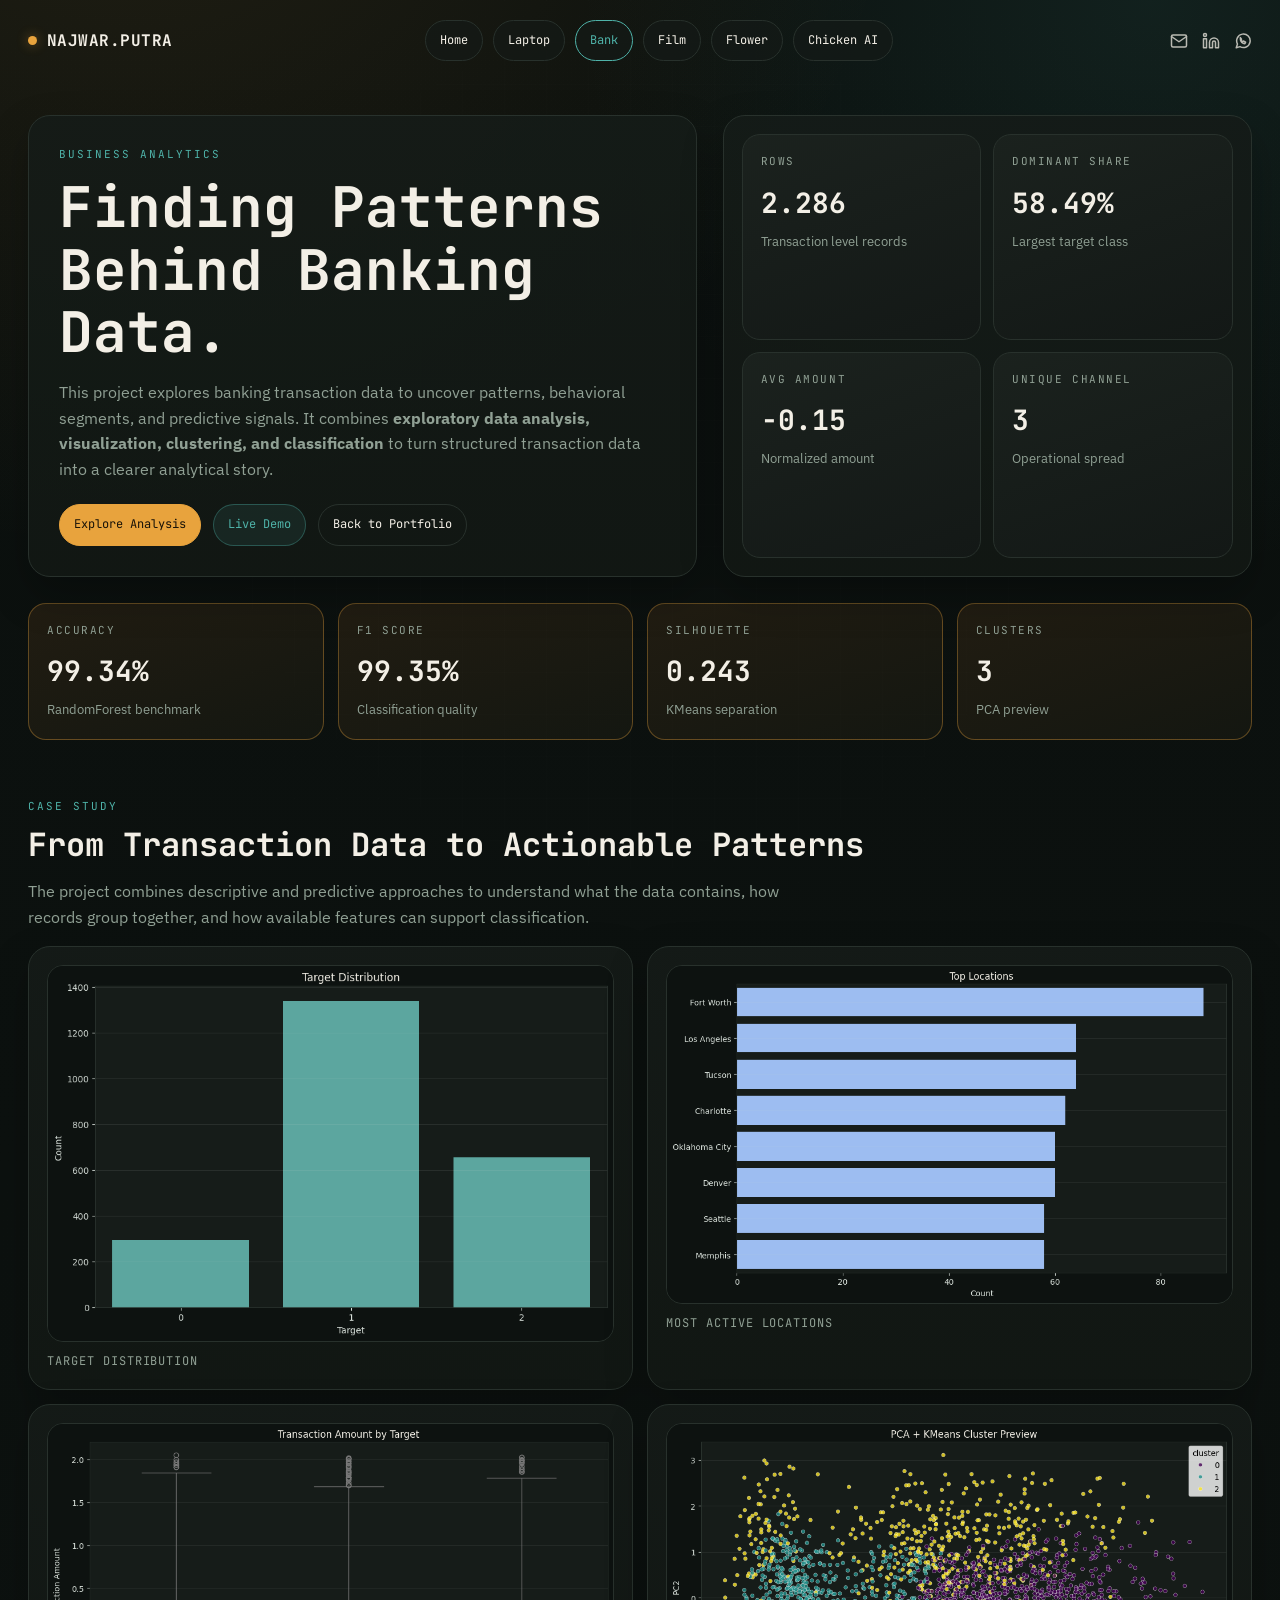
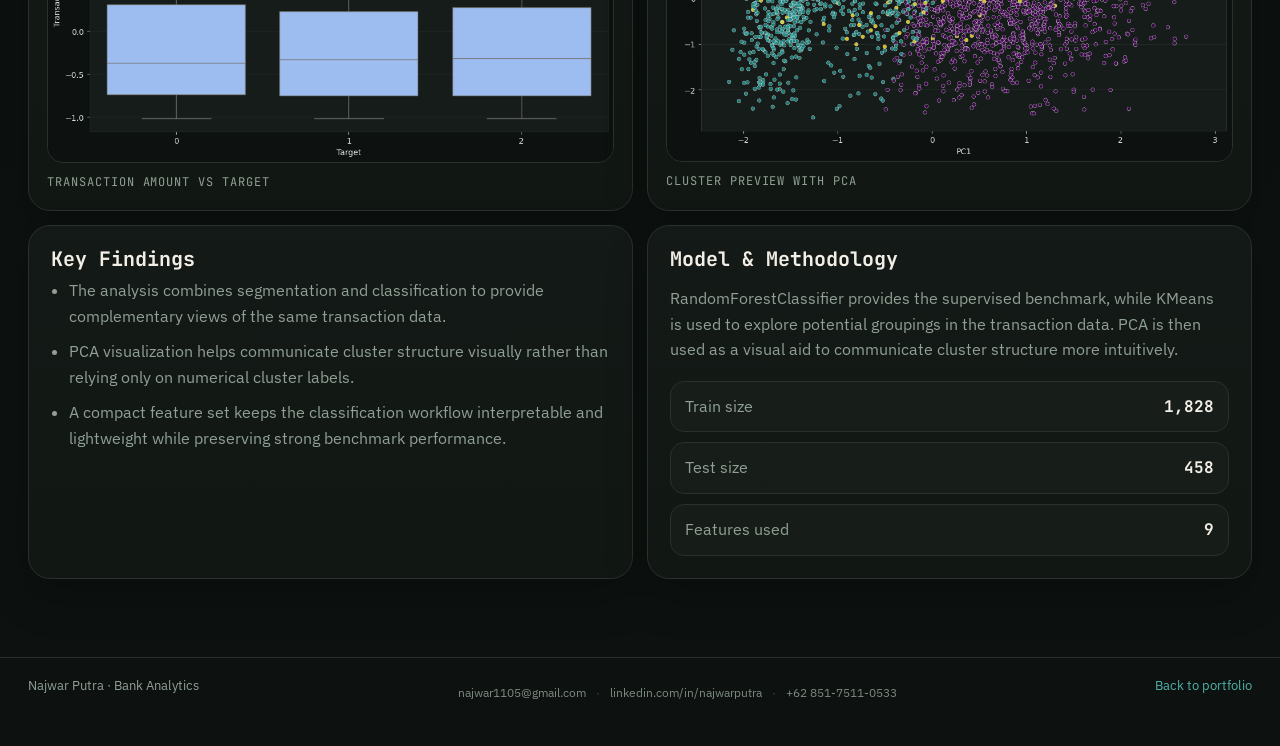
==== bank.html @ 47e89369 "Add files via upload" ====
<!DOCTYPE html>
        <html lang="en">
        <head>
          <meta charset="UTF-8" />
          <meta name="viewport" content="width=device-width, initial-scale=1.0" />
          <title>Bank Customer &amp; Transaction Analytics | Najwar Putra</title>
          <meta name="description" content="Business analytics project combining exploratory analysis, clustering, classification, and visualization to understand banking transaction patterns." />
          <link rel="icon" type="image/png" href="assets/favicon.png"/>
<meta property="og:type" content="website"/>
<meta property="og:title" content="Bank Customer &amp; Transaction Analytics | Najwar Putra"/>
<meta property="og:description" content="Business analytics project combining exploratory analysis, clustering, classification, and visualization to understand banking transaction patterns."/>
<meta property="og:url" content="https://awerrrr.github.io/Portofolio_Najwar/bank.html"/>
<meta property="og:image" content="https://awerrrr.github.io/Portofolio_Najwar/assets/og-image.png"/>
<meta name="twitter:card" content="summary_large_image"/>
<meta name="twitter:title" content="Bank Customer &amp; Transaction Analytics | Najwar Putra"/>
<meta name="twitter:description" content="Business analytics project combining exploratory analysis, clustering, classification, and visualization to understand banking transaction patterns."/>
<meta name="twitter:image" content="https://awerrrr.github.io/Portofolio_Najwar/assets/og-image.png"/>
<link rel="preconnect" href="https://fonts.googleapis.com">
          <link rel="preconnect" href="https://fonts.gstatic.com" crossorigin>
          <link href="https://fonts.googleapis.com/css2?family=JetBrains+Mono:wght@400;500;600;700;800&family=IBM+Plex+Sans:wght@400;500;600;700&display=swap" rel="stylesheet">
          <link rel="stylesheet" href="styles.css" />
<style>
  .topbar-contact{display:flex;align-items:center;gap:14px;margin-left:24px}
  .topbar-contact a{display:inline-flex;align-items:center;color:inherit;opacity:.75;transition:opacity .15s ease}
  .topbar-contact a:hover{opacity:1}
  .topbar-contact svg{width:18px;height:18px}
  .footer-contact{display:flex;flex-wrap:wrap;align-items:center;justify-content:center;gap:10px;margin:8px 0;font-size:.9em}
  .footer-contact a{display:inline-flex;align-items:center;gap:6px;color:inherit;opacity:.85;text-decoration:none}
  .footer-contact a:hover{opacity:1;text-decoration:underline}
  .footer-contact svg{width:15px;height:15px}
  .footer-sep{opacity:.4}
  @media (max-width:720px){
    .topbar{flex-wrap:wrap;row-gap:10px}
    .topbar-contact{margin-left:0}
  }
</style>
          </head>
        <body>
          <div class="bg-grid" aria-hidden="true"></div>
          <header class="topbar">
            <div class="brand">
              <span class="brand-dot"></span>
              <span>NAJWAR.PUTRA</span>
            </div>
            <nav class="nav">
<a class="nav-link" href="index.html">Home</a>
<a class="nav-link" href="laptop.html">Laptop</a>
<a class="nav-link active" href="bank.html">Bank</a>
<a class="nav-link" href="film.html">Film</a>
<a class="nav-link" href="flower.html">Flower</a>
<a class="nav-link" href="chicken.html">Chicken AI</a>
</nav>
          <div class="topbar-contact">
<a aria-label="Email" href="mailto:najwar1105@gmail.com" title="Email">
<svg fill="none" stroke="currentColor" stroke-linecap="round" stroke-linejoin="round" stroke-width="2" viewbox="0 0 24 24" xmlns="http://www.w3.org/2000/svg"><rect height="16" rx="2" width="20" x="2" y="4"></rect><path d="m22 6-10 7L2 6"></path></svg>
</a>
<a aria-label="LinkedIn" href="https://www.linkedin.com/in/najwarputra" rel="noopener noreferrer" target="_blank" title="LinkedIn">
<svg fill="none" stroke="currentColor" stroke-linecap="round" stroke-linejoin="round" stroke-width="2" viewbox="0 0 24 24" xmlns="http://www.w3.org/2000/svg"><path d="M16 8a6 6 0 0 1 6 6v7h-4v-7a2 2 0 0 0-2-2 2 2 0 0 0-2 2v7h-4v-7a6 6 0 0 1 6-6z"></path><rect height="12" width="4" x="2" y="9"></rect><circle cx="4" cy="4" r="2"></circle></svg>
</a>
<a aria-label="WhatsApp" href="https://wa.me/6285175110533" rel="noopener noreferrer" target="_blank" title="WhatsApp">
<svg fill="none" stroke="currentColor" stroke-linecap="round" stroke-linejoin="round" stroke-width="2" viewbox="0 0 24 24" xmlns="http://www.w3.org/2000/svg"><path d="M3 21l1.65-4.95A9 9 0 1 1 8 19.5z"></path><path d="M8.5 9.5c0 3.5 3 6 6 6l1-2-3-1.5-1 1c-1-.6-2-1.5-2.5-2.5l1-1L8.5 7.5z"></path></svg>
</a>
</div>
</header>
          <main>

    <section class="hero">
      <div class="hero-copy">
        <div class="eyebrow">Business Analytics</div>
        <h1>Finding Patterns Behind Banking Data.</h1>
        <p>
          This project explores banking transaction data to uncover patterns, behavioral segments, and predictive signals.
          It combines <strong>exploratory data analysis, visualization, clustering, and classification</strong> to turn structured transaction data into a clearer analytical story.
        </p>
        <div class="hero-links">
          <a class="btn primary" href="#bank-overview">Explore Analysis</a>
          <a class="btn secondary" href="#" data-streamlit-key="bank">Live Demo</a>
          <a class="btn ghost" href="index.html">Back to Portfolio</a>
        </div>
      </div>
      <div class="hero-panel">
        <div class="hero-stats">

      <div class="card">
        <div class="card-label">Rows</div>
        <div class="card-value">2.286</div>
        <div class="card-note">Transaction level records</div>
      </div>


      <div class="card">
        <div class="card-label">Dominant share</div>
        <div class="card-value">58.49%</div>
        <div class="card-note">Largest target class</div>
      </div>


      <div class="card">
        <div class="card-label">Avg amount</div>
        <div class="card-value">-0.15</div>
        <div class="card-note">Normalized amount</div>
      </div>


      <div class="card">
        <div class="card-label">Unique channel</div>
        <div class="card-value">3</div>
        <div class="card-note">Operational spread</div>
      </div>

        </div>
      </div>
    </section>
    <div class="kpi-grid">

      <div class="card accent">
        <div class="card-label">Accuracy</div>
        <div class="card-value">99.34%</div>
        <div class="card-note">RandomForest benchmark</div>
      </div>


      <div class="card accent">
        <div class="card-label">F1 Score</div>
        <div class="card-value">99.35%</div>
        <div class="card-note">Classification quality</div>
      </div>


      <div class="card accent">
        <div class="card-label">Silhouette</div>
        <div class="card-value">0.243</div>
        <div class="card-note">KMeans separation</div>
      </div>


      <div class="card accent">
        <div class="card-label">Clusters</div>
        <div class="card-value">3</div>
        <div class="card-note">PCA preview</div>
      </div>

    </div>

      <section class="section" id="bank-overview">
        <div class="section-head">
          <div class="eyebrow">Case Study</div>
          <h2>From Transaction Data to Actionable Patterns</h2>
          <p>The project combines descriptive and predictive approaches to understand what the data contains, how records group together, and how available features can support classification.</p>
        </div>

        <div class="chart-grid two">
          <figure class="panel"><img src="assets/charts/bank_target_dist.png" alt="Target distribution"><figcaption>Target distribution</figcaption></figure>
          <figure class="panel"><img src="assets/charts/bank_locations.png" alt="Top locations"><figcaption>Most active locations</figcaption></figure>
          <figure class="panel"><img src="assets/charts/bank_amount_box.png" alt="Transaction amount boxplot"><figcaption>Transaction amount vs target</figcaption></figure>
          <figure class="panel"><img src="assets/charts/bank_clusters.png" alt="Cluster preview"><figcaption>Cluster preview with PCA</figcaption></figure>
        </div>
        <div class="two-col">
          <div class="panel pad">
            <h3>Key Findings</h3>
            <ul class="bullet-list">
              <li>The analysis combines segmentation and classification to provide complementary views of the same transaction data.</li>
              <li>PCA visualization helps communicate cluster structure visually rather than relying only on numerical cluster labels.</li>
              <li>A compact feature set keeps the classification workflow interpretable and lightweight while preserving strong benchmark performance.</li>
            </ul>
          </div>
          <div class="panel pad">
            <h3>Model &amp; Methodology</h3>
            <p>
              RandomForestClassifier provides the supervised benchmark, while KMeans is used to explore potential groupings in the transaction data. PCA is then used as a visual aid to communicate cluster structure more intuitively.
            </p>
            <div class="metric-list">
              <div><span>Train size</span><strong>1,828</strong></div>
              <div><span>Test size</span><strong>458</strong></div>
              <div><span>Features used</span><strong>9</strong></div>
            </div>
          </div>
        </div>

      </section>

          </main>
          <footer class="footer">
            <div>Najwar Putra · Bank Analytics</div>
            <div class="footer-contact">
<a href="mailto:najwar1105@gmail.com">najwar1105@gmail.com</a>
<span class="footer-sep">·</span>
<a href="https://www.linkedin.com/in/najwarputra" rel="noopener noreferrer" target="_blank">linkedin.com/in/najwarputra</a>
<span class="footer-sep">·</span>
<a href="https://wa.me/6285175110533" rel="noopener noreferrer" target="_blank">+62 851-7511-0533</a>
</div>
<div><a href="index.html">Back to portfolio</a></div>
          </footer>
          <script>
  var STREAMLIT_DEMO_LINKS = {
    laptop: "https://laptoppricepred-najwar.streamlit.app/",
    bank: "https://bank-analysis-najwar.streamlit.app/",
    film: "https://filmrecom-awer.streamlit.app/",
    flower: "https://flowerclassification-najwar.streamlit.app/",
    chicken: "https://mumoci.streamlit.app/"
  };
  document.querySelectorAll('[data-streamlit-key]').forEach(function(el){
    var url = STREAMLIT_DEMO_LINKS[el.getAttribute('data-streamlit-key')];
    if (url) {
      el.href = url;
      el.target = "_blank";
      el.rel = "noopener";
    }
  });
</script>
        </body>
        </html>
---- styles.css ----
:root{
  --bg:#0d1210;
  --panel:#151b18;
  --panel-2:#1b221e;
  --line:#28312c;
  --text:#f3efe6;
  --muted:#90a094;
  --teal:#4fb3a9;
  --amber:#e8a33d;
  --blue:#8fb9ff;
  --shadow: 0 18px 40px rgba(0,0,0,.25);
  --mono:'JetBrains Mono', monospace;
  --sans:'IBM Plex Sans', system-ui, sans-serif;
}
*{box-sizing:border-box}
html{scroll-behavior:smooth}
body{
  margin:0;
  background:
    radial-gradient(circle at 10% -10%, rgba(232,163,61,.10), transparent 28%),
    radial-gradient(circle at 90% 0%, rgba(79,179,169,.10), transparent 22%),
    linear-gradient(180deg,#0b100e 0%, #0d1210 100%);
  color:var(--text);
  font-family:var(--sans);
  line-height:1.6;
  -webkit-font-smoothing:antialiased;
}
a{color:inherit}
.bg-grid{
  position:fixed; inset:0; pointer-events:none; opacity:.22;
  background-image: linear-gradient(rgba(255,255,255,.045) 1px, transparent 1px),
                    linear-gradient(90deg, rgba(255,255,255,.045) 1px, transparent 1px);
  background-size: 42px 42px;
  mask-image: radial-gradient(circle at center, black 40%, transparent 100%);
}
.topbar,.footer,.hero,.section{position:relative; z-index:1}
.topbar{
  max-width:1280px; margin:0 auto; padding:20px 28px;
  display:flex; justify-content:space-between; align-items:center; gap:16px;
}
.brand{
  display:flex; align-items:center; gap:10px; font-family:var(--mono); font-weight:700; letter-spacing:.03em;
}
.brand-dot{
  width:9px; height:9px; border-radius:50%; background:var(--amber);
  box-shadow:0 0 12px rgba(232,163,61,.45);
}
.nav{display:flex; gap:10px; flex-wrap:wrap}
.nav-link,.btn{
  text-decoration:none; border:1px solid var(--line); border-radius:999px;
  padding:10px 14px; font-family:var(--mono); font-size:12px; transition:.18s ease;
  background:rgba(21,27,24,.7);
}
.nav-link:hover,.btn:hover{transform:translateY(-1px); border-color:var(--teal)}
.nav-link.active{border-color:var(--teal); color:var(--teal)}
main{max-width:1280px; margin:0 auto; padding: 0 28px 44px}
.hero{
  display:grid; grid-template-columns: 1.2fr .95fr; gap:26px; align-items:stretch;
  padding: 34px 0 18px;
}
.hero.home{padding-top:10px}
.hero-copy,.hero-panel,.panel,.project-card{
  border:1px solid var(--line); background:linear-gradient(180deg, rgba(21,27,24,.95), rgba(18,24,20,.95));
  border-radius:22px; box-shadow:var(--shadow);
}
.hero-copy{padding:30px}
.hero-panel{padding:18px}
.eyebrow{
  font-family:var(--mono); text-transform:uppercase; letter-spacing:.18em; font-size:11px;
  color:var(--teal); margin-bottom:12px;
}
h1,h2,h3{font-family:var(--mono); line-height:1.12}
h1{font-size:clamp(34px,4.6vw,56px); margin:0 0 16px}
h2{font-size:clamp(24px,3vw,32px); margin:0}
h3{font-size:20px; margin:0 0 8px}
.hero-copy p,.section-head p,.project-card p,.panel p{color:var(--muted)}
.hero-links{display:flex; flex-wrap:wrap; gap:12px; margin-top:22px}
.btn.primary{background:var(--amber); color:#191308; border-color:var(--amber)}
.btn.secondary{background:rgba(79,179,169,.10); color:var(--teal); border-color:rgba(79,179,169,.35)}
.btn.ghost{background:transparent}
.btn.small{padding:8px 12px}
.hero-stats{display:grid; grid-template-columns:1fr 1fr; gap:12px; height:100%}
.card,.project-card,.panel{
  padding:18px;
}
.card{
  border:1px solid var(--line);
  background:linear-gradient(160deg, rgba(27,34,30,.96), rgba(19,24,22,.96));
  border-radius:18px;
}
.card.accent{border-color:rgba(232,163,61,.35); background:linear-gradient(160deg, rgba(34,29,18,.98), rgba(20,23,17,.98))}
.card-label{font-family:var(--mono); font-size:11px; color:var(--muted); text-transform:uppercase; letter-spacing:.14em}
.card-value{font-family:var(--mono); font-size:clamp(20px,2.2vw,28px); font-weight:700; color:var(--text); margin:10px 0 6px}
.card-note{font-size:13px; color:var(--muted)}
.kpi-grid,.project-grid{
  display:grid; grid-template-columns:repeat(4,1fr); gap:14px;
  margin: 8px 0 24px;
}
.section{padding: 34px 0}
.section-head{margin-bottom:16px}
.section-head p{max-width:760px}
.project-card{display:flex; flex-direction:column; justify-content:space-between; min-height:220px}
.project-tag{
  display:inline-flex; width:max-content; font-family:var(--mono); font-size:11px; letter-spacing:.12em;
  text-transform:uppercase; color:var(--teal); margin-bottom:12px;
}
.project-bottom{display:flex; justify-content:space-between; align-items:center; gap:10px; flex-wrap:wrap; margin-top:auto}
.project-metric{font-family:var(--mono); color:var(--amber); font-weight:700}
.two-col{
  display:grid; grid-template-columns:1fr 1fr; gap:14px; margin-top:14px;
}
.chart-grid.two{
  display:grid; grid-template-columns:1fr 1fr; gap:14px;
}
.panel img{
  width:100%; display:block; border-radius:16px; border:1px solid var(--line); background:#0b100e;
}
figure.panel{margin:0}
figcaption{
  font-size:12px; color:var(--muted); margin-top:10px; font-family:var(--mono); letter-spacing:.08em;
  text-transform:uppercase;
}
.pad{padding:22px}
.bullet-list{margin:0; padding-left:18px; color:var(--muted)}
.bullet-list li{margin-bottom:10px}
.metric-list{display:grid; gap:10px; margin-top:18px}
.metric-list div{
  display:flex; justify-content:space-between; gap:14px; padding:12px 14px; border:1px solid var(--line);
  border-radius:14px; background:rgba(255,255,255,.02);
}
.metric-list span{color:var(--muted)}
.metric-list strong{font-family:var(--mono)}
.data-table{
  width:100%; border-collapse:separate; border-spacing:0; overflow:hidden;
  font-size:14px; color:var(--text);
}
.data-table th,.data-table td{
  padding:11px 12px; border-bottom:1px solid var(--line); text-align:left; vertical-align:top;
}
.data-table th{font-family:var(--mono); color:var(--muted); text-transform:uppercase; font-size:11px; letter-spacing:.12em}
.data-table tr:hover td{background:rgba(255,255,255,.025)}
.gallery-grid{
  display:grid; grid-template-columns:repeat(5,1fr); gap:14px;
}
.gallery-item{padding:12px}
.gallery-item img{
  width:100%; aspect-ratio: 1 / 1; object-fit:cover; border-radius:14px; border:1px solid var(--line);
}
.gallery-meta{display:flex; justify-content:space-between; gap:10px; align-items:center; margin-top:10px}
.gallery-meta strong{font-family:var(--mono); font-size:13px}
.gallery-meta span{font-size:12px; color:var(--muted)}
.footer{
  max-width:1280px; margin: 0 auto; padding: 18px 28px 36px; display:flex; justify-content:space-between;
  gap:14px; color:var(--muted); font-size:13px; border-top:1px solid var(--line)
}
.footer a{color:var(--teal); text-decoration:none}

.project-grid .project-card:last-child{
  border-color:rgba(79,179,169,.34);
  background:linear-gradient(160deg, rgba(20,34,31,.98), rgba(18,24,22,.98));
}
@media (min-width: 1101px){
  .project-grid .project-card:last-child{grid-column:span 1;}
}

@media (max-width: 1100px){
  .hero,.kpi-grid,.project-grid,.two-col,.chart-grid.two,.gallery-grid{grid-template-columns:1fr 1fr}
  .gallery-grid{grid-template-columns:repeat(3,1fr)}
}
@media (max-width: 780px){
  .topbar,.footer{padding-left:18px; padding-right:18px}
  main{padding:0 18px 28px}
  .hero,.kpi-grid,.project-grid,.two-col,.chart-grid.two,.gallery-grid{grid-template-columns:1fr}
  .hero-stats{grid-template-columns:1fr}
}
/* contact icons (email/linkedin/whatsapp) */

  .topbar-contact{display:flex;align-items:center;gap:14px;margin-left:24px}
  .topbar-contact a{display:inline-flex;align-items:center;color:inherit;opacity:.75;transition:opacity .15s ease}
  .topbar-contact a:hover{opacity:1}
  .topbar-contact svg{width:18px;height:18px}
  .footer-contact{display:flex;flex-wrap:wrap;align-items:center;justify-content:center;gap:10px;margin:8px 0;font-size:.9em}
  .footer-contact a{display:inline-flex;align-items:center;gap:6px;color:inherit;opacity:.85;text-decoration:none}
  .footer-contact a:hover{opacity:1;text-decoration:underline}
  .footer-contact svg{width:15px;height:15px}
  .footer-sep{opacity:.4}
  @media (max-width:720px){
    .topbar{flex-wrap:wrap;row-gap:10px}
    .topbar-contact{margin-left:0}
  }
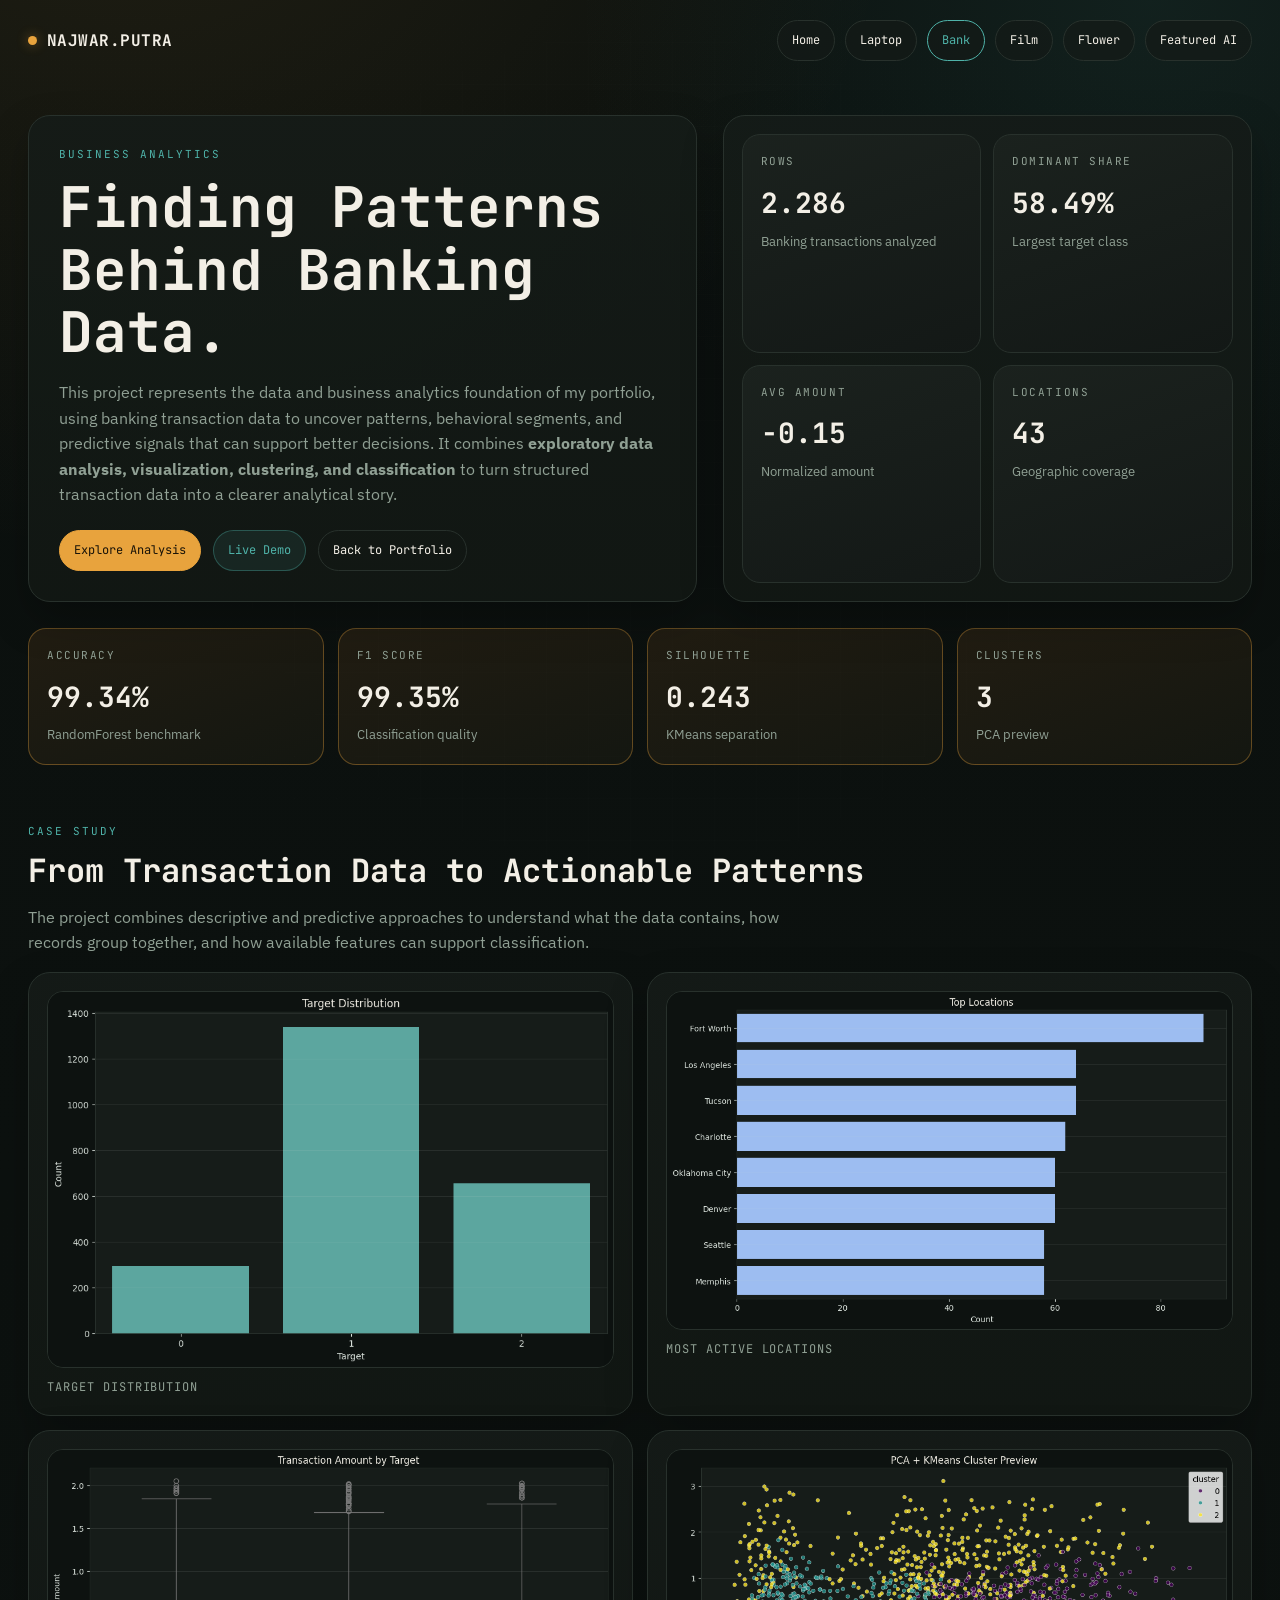
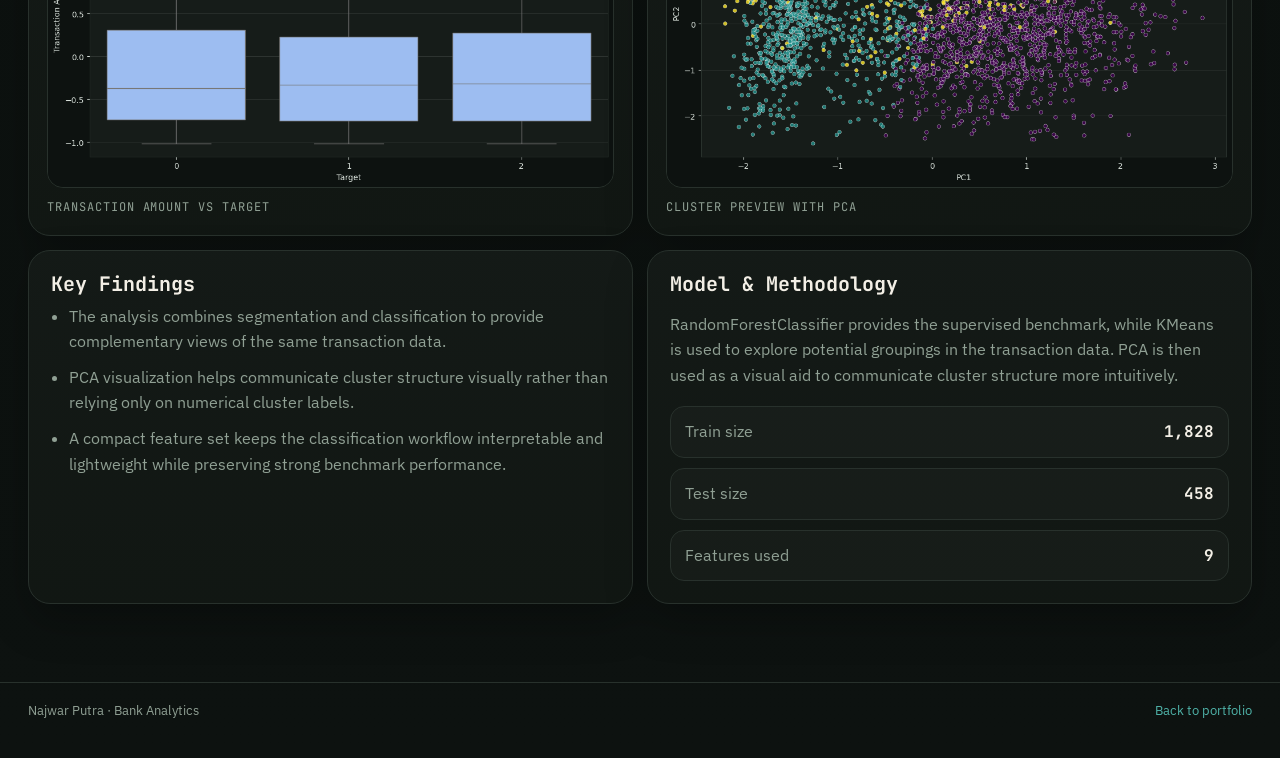
==== commit de4c2794: "Add files via upload" ====
--- a/bank.html
+++ b/bank.html
@@ -1,40 +1,18 @@
 <!DOCTYPE html>
-        <html lang="en">
+        <html lang="id">
         <head>
           <meta charset="UTF-8" />
           <meta name="viewport" content="width=device-width, initial-scale=1.0" />
           <title>Bank Customer &amp; Transaction Analytics | Najwar Putra</title>
           <meta name="description" content="Business analytics project combining exploratory analysis, clustering, classification, and visualization to understand banking transaction patterns." />
-          <link rel="icon" type="image/png" href="assets/favicon.png"/>
-<meta property="og:type" content="website"/>
-<meta property="og:title" content="Bank Customer &amp; Transaction Analytics | Najwar Putra"/>
-<meta property="og:description" content="Business analytics project combining exploratory analysis, clustering, classification, and visualization to understand banking transaction patterns."/>
-<meta property="og:url" content="https://awerrrr.github.io/Portofolio_Najwar/bank.html"/>
-<meta property="og:image" content="https://awerrrr.github.io/Portofolio_Najwar/assets/og-image.png"/>
-<meta name="twitter:card" content="summary_large_image"/>
-<meta name="twitter:title" content="Bank Customer &amp; Transaction Analytics | Najwar Putra"/>
-<meta name="twitter:description" content="Business analytics project combining exploratory analysis, clustering, classification, and visualization to understand banking transaction patterns."/>
-<meta name="twitter:image" content="https://awerrrr.github.io/Portofolio_Najwar/assets/og-image.png"/>
-<link rel="preconnect" href="https://fonts.googleapis.com">
+          <link rel="preconnect" href="https://fonts.googleapis.com">
           <link rel="preconnect" href="https://fonts.gstatic.com" crossorigin>
           <link href="https://fonts.googleapis.com/css2?family=JetBrains+Mono:wght@400;500;600;700;800&family=IBM+Plex+Sans:wght@400;500;600;700&display=swap" rel="stylesheet">
           <link rel="stylesheet" href="styles.css" />
-<style>
-  .topbar-contact{display:flex;align-items:center;gap:14px;margin-left:24px}
-  .topbar-contact a{display:inline-flex;align-items:center;color:inherit;opacity:.75;transition:opacity .15s ease}
-  .topbar-contact a:hover{opacity:1}
-  .topbar-contact svg{width:18px;height:18px}
-  .footer-contact{display:flex;flex-wrap:wrap;align-items:center;justify-content:center;gap:10px;margin:8px 0;font-size:.9em}
-  .footer-contact a{display:inline-flex;align-items:center;gap:6px;color:inherit;opacity:.85;text-decoration:none}
-  .footer-contact a:hover{opacity:1;text-decoration:underline}
-  .footer-contact svg{width:15px;height:15px}
-  .footer-sep{opacity:.4}
-  @media (max-width:720px){
-    .topbar{flex-wrap:wrap;row-gap:10px}
-    .topbar-contact{margin-left:0}
-  }
-</style>
-          </head>
+          <script>
+            window.STREAMLIT_LINKS = {"laptop": "https://laptoppricepred-najwar.streamlit.app/", "bank": "https://bank-analysis-najwar.streamlit.app/", "film": "https://filmrecom-awer.streamlit.app/", "flower": "https://flowerclassification-najwar.streamlit.app/"};
+          </script>
+        </head>
         <body>
           <div class="bg-grid" aria-hidden="true"></div>
           <header class="topbar">
@@ -48,20 +26,9 @@
 <a class="nav-link active" href="bank.html">Bank</a>
 <a class="nav-link" href="film.html">Film</a>
 <a class="nav-link" href="flower.html">Flower</a>
-<a class="nav-link" href="chicken.html">Chicken AI</a>
+<a class="nav-link" href="chicken.html">Featured AI</a>
 </nav>
-          <div class="topbar-contact">
-<a aria-label="Email" href="mailto:najwar1105@gmail.com" title="Email">
-<svg fill="none" stroke="currentColor" stroke-linecap="round" stroke-linejoin="round" stroke-width="2" viewbox="0 0 24 24" xmlns="http://www.w3.org/2000/svg"><rect height="16" rx="2" width="20" x="2" y="4"></rect><path d="m22 6-10 7L2 6"></path></svg>
-</a>
-<a aria-label="LinkedIn" href="https://www.linkedin.com/in/najwarputra" rel="noopener noreferrer" target="_blank" title="LinkedIn">
-<svg fill="none" stroke="currentColor" stroke-linecap="round" stroke-linejoin="round" stroke-width="2" viewbox="0 0 24 24" xmlns="http://www.w3.org/2000/svg"><path d="M16 8a6 6 0 0 1 6 6v7h-4v-7a2 2 0 0 0-2-2 2 2 0 0 0-2 2v7h-4v-7a6 6 0 0 1 6-6z"></path><rect height="12" width="4" x="2" y="9"></rect><circle cx="4" cy="4" r="2"></circle></svg>
-</a>
-<a aria-label="WhatsApp" href="https://wa.me/6285175110533" rel="noopener noreferrer" target="_blank" title="WhatsApp">
-<svg fill="none" stroke="currentColor" stroke-linecap="round" stroke-linejoin="round" stroke-width="2" viewbox="0 0 24 24" xmlns="http://www.w3.org/2000/svg"><path d="M3 21l1.65-4.95A9 9 0 1 1 8 19.5z"></path><path d="M8.5 9.5c0 3.5 3 6 6 6l1-2-3-1.5-1 1c-1-.6-2-1.5-2.5-2.5l1-1L8.5 7.5z"></path></svg>
-</a>
-</div>
-</header>
+          </header>
           <main>
 
     <section class="hero">
@@ -69,7 +36,7 @@
         <div class="eyebrow">Business Analytics</div>
         <h1>Finding Patterns Behind Banking Data.</h1>
         <p>
-          This project explores banking transaction data to uncover patterns, behavioral segments, and predictive signals.
+          This project represents the data and business analytics foundation of my portfolio, using banking transaction data to uncover patterns, behavioral segments, and predictive signals that can support better decisions.
           It combines <strong>exploratory data analysis, visualization, clustering, and classification</strong> to turn structured transaction data into a clearer analytical story.
         </p>
         <div class="hero-links">
@@ -84,7 +51,7 @@
       <div class="card">
         <div class="card-label">Rows</div>
         <div class="card-value">2.286</div>
-        <div class="card-note">Transaction level records</div>
+        <div class="card-note">Banking transactions analyzed</div>
       </div>
 
 
@@ -103,9 +70,9 @@
 
 
       <div class="card">
-        <div class="card-label">Unique channel</div>
-        <div class="card-value">3</div>
-        <div class="card-note">Operational spread</div>
+        <div class="card-label">Locations</div>
+        <div class="card-value">43</div>
+        <div class="card-note">Geographic coverage</div>
       </div>
 
         </div>
@@ -182,31 +149,14 @@
           </main>
           <footer class="footer">
             <div>Najwar Putra · Bank Analytics</div>
-            <div class="footer-contact">
-<a href="mailto:najwar1105@gmail.com">najwar1105@gmail.com</a>
-<span class="footer-sep">·</span>
-<a href="https://www.linkedin.com/in/najwarputra" rel="noopener noreferrer" target="_blank">linkedin.com/in/najwarputra</a>
-<span class="footer-sep">·</span>
-<a href="https://wa.me/6285175110533" rel="noopener noreferrer" target="_blank">+62 851-7511-0533</a>
-</div>
-<div><a href="index.html">Back to portfolio</a></div>
+            <div><a href="index.html">Back to portfolio</a></div>
           </footer>
           <script>
-  var STREAMLIT_DEMO_LINKS = {
-    laptop: "https://laptoppricepred-najwar.streamlit.app/",
-    bank: "https://bank-analysis-najwar.streamlit.app/",
-    film: "https://filmrecom-awer.streamlit.app/",
-    flower: "https://flowerclassification-najwar.streamlit.app/",
-    chicken: "https://mumoci.streamlit.app/"
-  };
-  document.querySelectorAll('[data-streamlit-key]').forEach(function(el){
-    var url = STREAMLIT_DEMO_LINKS[el.getAttribute('data-streamlit-key')];
-    if (url) {
-      el.href = url;
-      el.target = "_blank";
-      el.rel = "noopener";
-    }
-  });
+  document.querySelectorAll('[data-streamlit-key="laptop"]').forEach(function(el){ el.href = "https://laptoppricepred-najwar.streamlit.app/"; });
+  document.querySelectorAll('[data-streamlit-key="bank"]').forEach(function(el){ el.href = "https://bank-analysis-najwar.streamlit.app/"; });
+  document.querySelectorAll('[data-streamlit-key="film"]').forEach(function(el){ el.href = "https://filmrecom-awer.streamlit.app/"; });
+  document.querySelectorAll('[data-streamlit-key="flower"]').forEach(function(el){ el.href = "https://flowerclassification-najwar.streamlit.app/"; });
+  document.querySelectorAll('[data-streamlit-key="chicken"]').forEach(function(el){ el.href = "https://mumoci.streamlit.app/"; });
 </script>
         </body>
         </html>
--- a/styles.css
+++ b/styles.css
@@ -172,19 +172,4 @@
   main{padding:0 18px 28px}
   .hero,.kpi-grid,.project-grid,.two-col,.chart-grid.two,.gallery-grid{grid-template-columns:1fr}
   .hero-stats{grid-template-columns:1fr}
-}
-/* contact icons (email/linkedin/whatsapp) */
-
-  .topbar-contact{display:flex;align-items:center;gap:14px;margin-left:24px}
-  .topbar-contact a{display:inline-flex;align-items:center;color:inherit;opacity:.75;transition:opacity .15s ease}
-  .topbar-contact a:hover{opacity:1}
-  .topbar-contact svg{width:18px;height:18px}
-  .footer-contact{display:flex;flex-wrap:wrap;align-items:center;justify-content:center;gap:10px;margin:8px 0;font-size:.9em}
-  .footer-contact a{display:inline-flex;align-items:center;gap:6px;color:inherit;opacity:.85;text-decoration:none}
-  .footer-contact a:hover{opacity:1;text-decoration:underline}
-  .footer-contact svg{width:15px;height:15px}
-  .footer-sep{opacity:.4}
-  @media (max-width:720px){
-    .topbar{flex-wrap:wrap;row-gap:10px}
-    .topbar-contact{margin-left:0}
-  }
+}
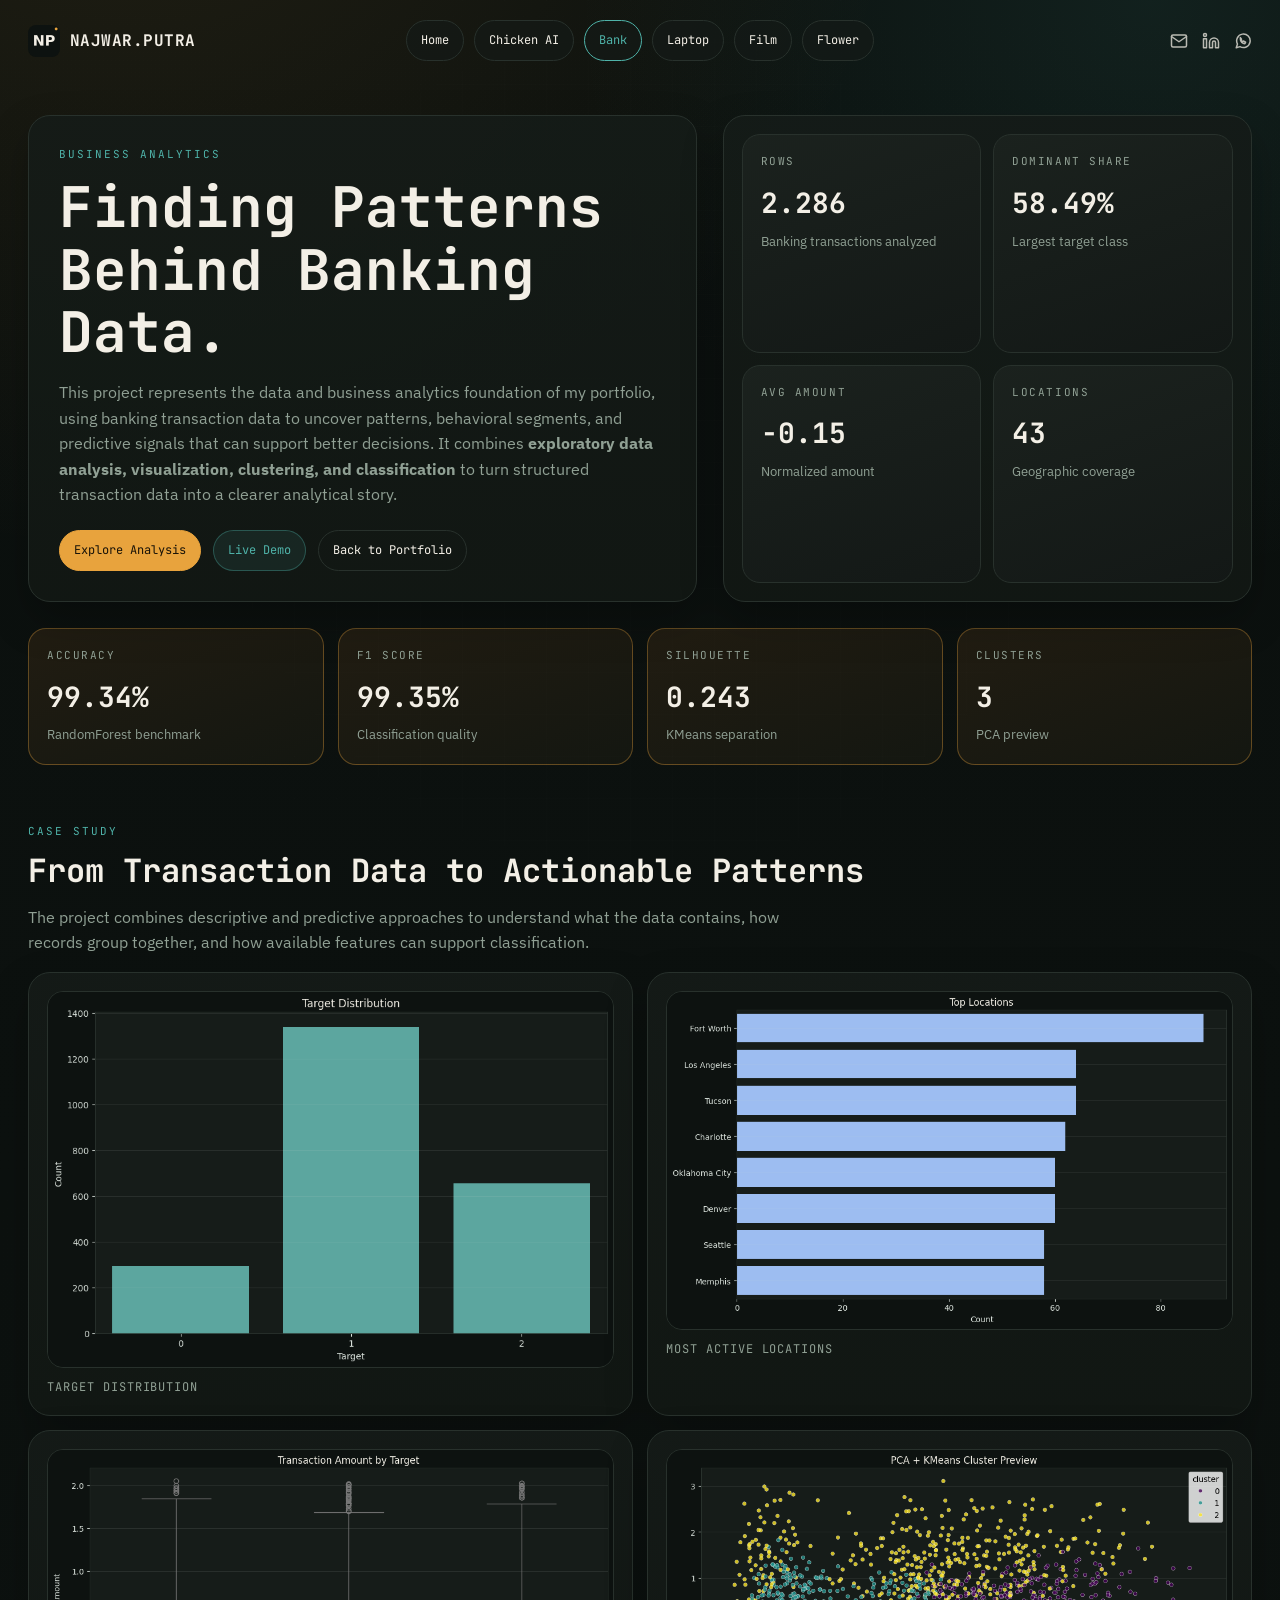
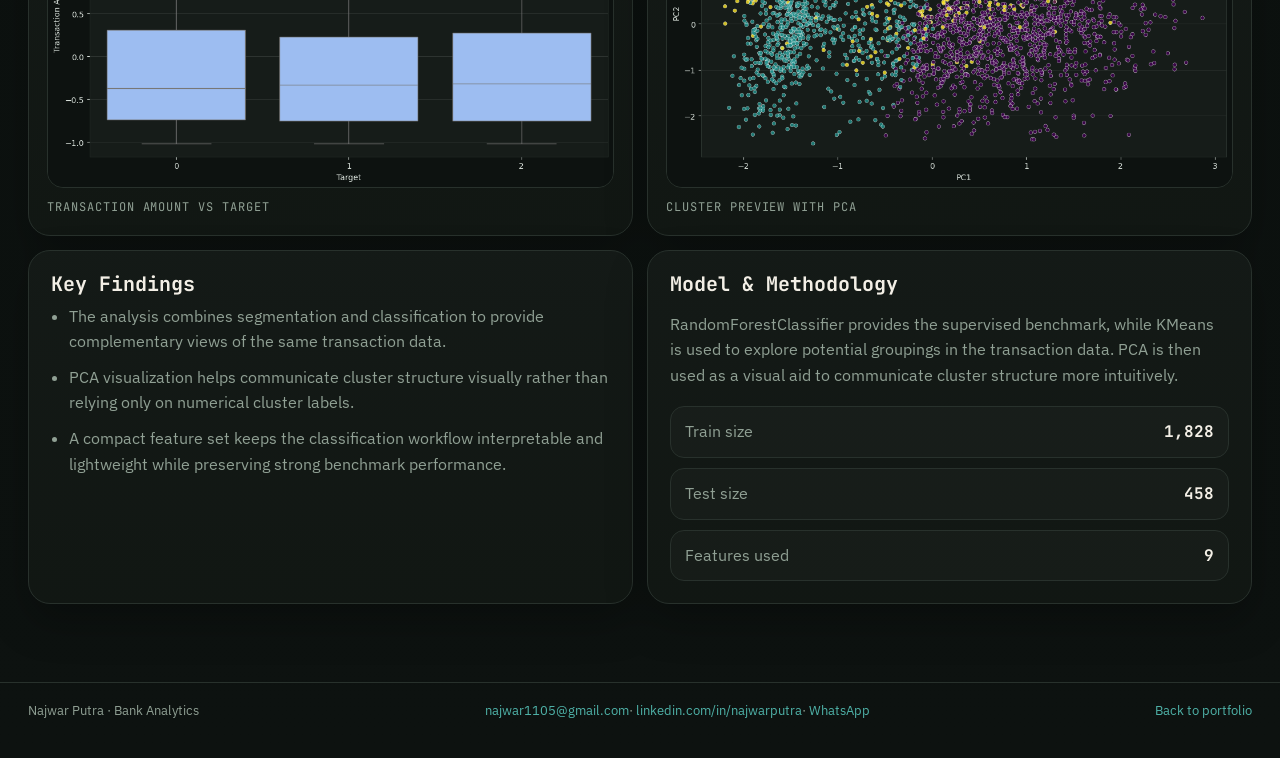
==== commit 21298160: "Add files via upload" ====
--- a/bank.html
+++ b/bank.html
@@ -12,23 +12,41 @@
           <script>
             window.STREAMLIT_LINKS = {"laptop": "https://laptoppricepred-najwar.streamlit.app/", "bank": "https://bank-analysis-najwar.streamlit.app/", "film": "https://filmrecom-awer.streamlit.app/", "flower": "https://flowerclassification-najwar.streamlit.app/"};
           </script>
-        </head>
+        <link rel="icon" type="image/png" sizes="512x512" href="assets/brand/favicon.png"/>
+<meta property="og:type" content="website"/>
+<meta property="og:title" content="Najwar Putra | Data, AI & Intelligent Systems"/>
+<meta property="og:description" content="Najwar Putra portfolio across data analytics, machine learning, computer vision, recommendation systems, and multimodal AI."/>
+<meta property="og:image" content="assets/brand/og-image.png"/>
+<meta name="twitter:card" content="summary_large_image"/>
+<meta name="twitter:image" content="assets/brand/og-image.png"/>
+</head>
         <body>
           <div class="bg-grid" aria-hidden="true"></div>
           <header class="topbar">
             <div class="brand">
-              <span class="brand-dot"></span>
+              <img class="brand-logo" src="assets/brand/favicon.png" alt="Najwar Putra logo"/>
               <span>NAJWAR.PUTRA</span>
             </div>
             <nav class="nav">
 <a class="nav-link" href="index.html">Home</a>
+<a class="nav-link" href="chicken.html">Chicken AI</a>
+<a class="nav-link active" href="bank.html">Bank</a>
 <a class="nav-link" href="laptop.html">Laptop</a>
-<a class="nav-link active" href="bank.html">Bank</a>
 <a class="nav-link" href="film.html">Film</a>
 <a class="nav-link" href="flower.html">Flower</a>
-<a class="nav-link" href="chicken.html">Featured AI</a>
 </nav>
-          </header>
+          <div class="topbar-contact">
+<a aria-label="Email" href="mailto:najwar1105@gmail.com" title="Email">
+<svg fill="none" stroke="currentColor" stroke-linecap="round" stroke-linejoin="round" stroke-width="2" viewbox="0 0 24 24" xmlns="http://www.w3.org/2000/svg"><rect height="16" rx="2" width="20" x="2" y="4"></rect><path d="m22 6-10 7L2 6"></path></svg>
+</a>
+<a aria-label="LinkedIn" href="https://www.linkedin.com/in/najwarputra" rel="noopener noreferrer" target="_blank" title="LinkedIn">
+<svg fill="none" stroke="currentColor" stroke-linecap="round" stroke-linejoin="round" stroke-width="2" viewbox="0 0 24 24" xmlns="http://www.w3.org/2000/svg"><path d="M16 8a6 6 0 0 1 6 6v7h-4v-7a2 2 0 0 0-2-2 2 2 0 0 0-2 2v7h-4v-7a6 6 0 0 1 6-6z"></path><rect height="12" width="4" x="2" y="9"></rect><circle cx="4" cy="4" r="2"></circle></svg>
+</a>
+<a aria-label="WhatsApp" href="https://wa.me/6285175110533" rel="noopener noreferrer" target="_blank" title="WhatsApp">
+<svg fill="none" stroke="currentColor" stroke-linecap="round" stroke-linejoin="round" stroke-width="2" viewbox="0 0 24 24" xmlns="http://www.w3.org/2000/svg"><path d="M3 21l1.65-4.95A9 9 0 1 1 8 19.5z"></path><path d="M8.5 9.5c0 3.5 3 6 6 6l1-2-3-1.5-1 1c-1-.6-1.5-1.5-2.5-2.5l1-1L8.5 7.5z"></path></svg>
+</a>
+</div>
+</header>
           <main>
 
     <section class="hero">
@@ -149,7 +167,12 @@
           </main>
           <footer class="footer">
             <div>Najwar Putra · Bank Analytics</div>
-            <div><a href="index.html">Back to portfolio</a></div>
+            <div class="footer-contact">
+<a href="mailto:najwar1105@gmail.com">najwar1105@gmail.com</a><span class="footer-sep">·</span>
+<a href="https://www.linkedin.com/in/najwarputra" rel="noopener noreferrer" target="_blank">linkedin.com/in/najwarputra</a><span class="footer-sep">·</span>
+<a href="https://wa.me/6285175110533" rel="noopener noreferrer" target="_blank">WhatsApp</a>
+</div>
+    <div><a href="index.html">Back to portfolio</a></div>
           </footer>
           <script>
   document.querySelectorAll('[data-streamlit-key="laptop"]').forEach(function(el){ el.href = "https://laptoppricepred-najwar.streamlit.app/"; });
--- a/styles.css
+++ b/styles.css
@@ -36,7 +36,19 @@
 .topbar,.footer,.hero,.section{position:relative; z-index:1}
 .topbar{
   max-width:1280px; margin:0 auto; padding:20px 28px;
-  display:flex; justify-content:space-between; align-items:center; gap:16px;
+  display:grid; grid-template-columns:minmax(180px,1fr) auto minmax(180px,1fr);
+  align-items:center; gap:20px;
+}
+.topbar .brand{justify-self:start}
+.topbar .nav{justify-self:center; justify-content:center}
+.topbar .topbar-contact{justify-self:end}
+.topbar-contact{display:flex; align-items:center; justify-content:flex-end; gap:14px}
+.topbar-contact a{display:inline-flex; align-items:center; color:inherit; opacity:.75; transition:opacity .15s ease}
+.topbar-contact a:hover{opacity:1}
+.topbar-contact svg{width:18px; height:18px}
+
+.brand-logo{
+  width:32px; height:32px; flex:0 0 32px; display:block; object-fit:cover; border-radius:8px;
 }
 .brand{
   display:flex; align-items:center; gap:10px; font-family:var(--mono); font-weight:700; letter-spacing:.03em;
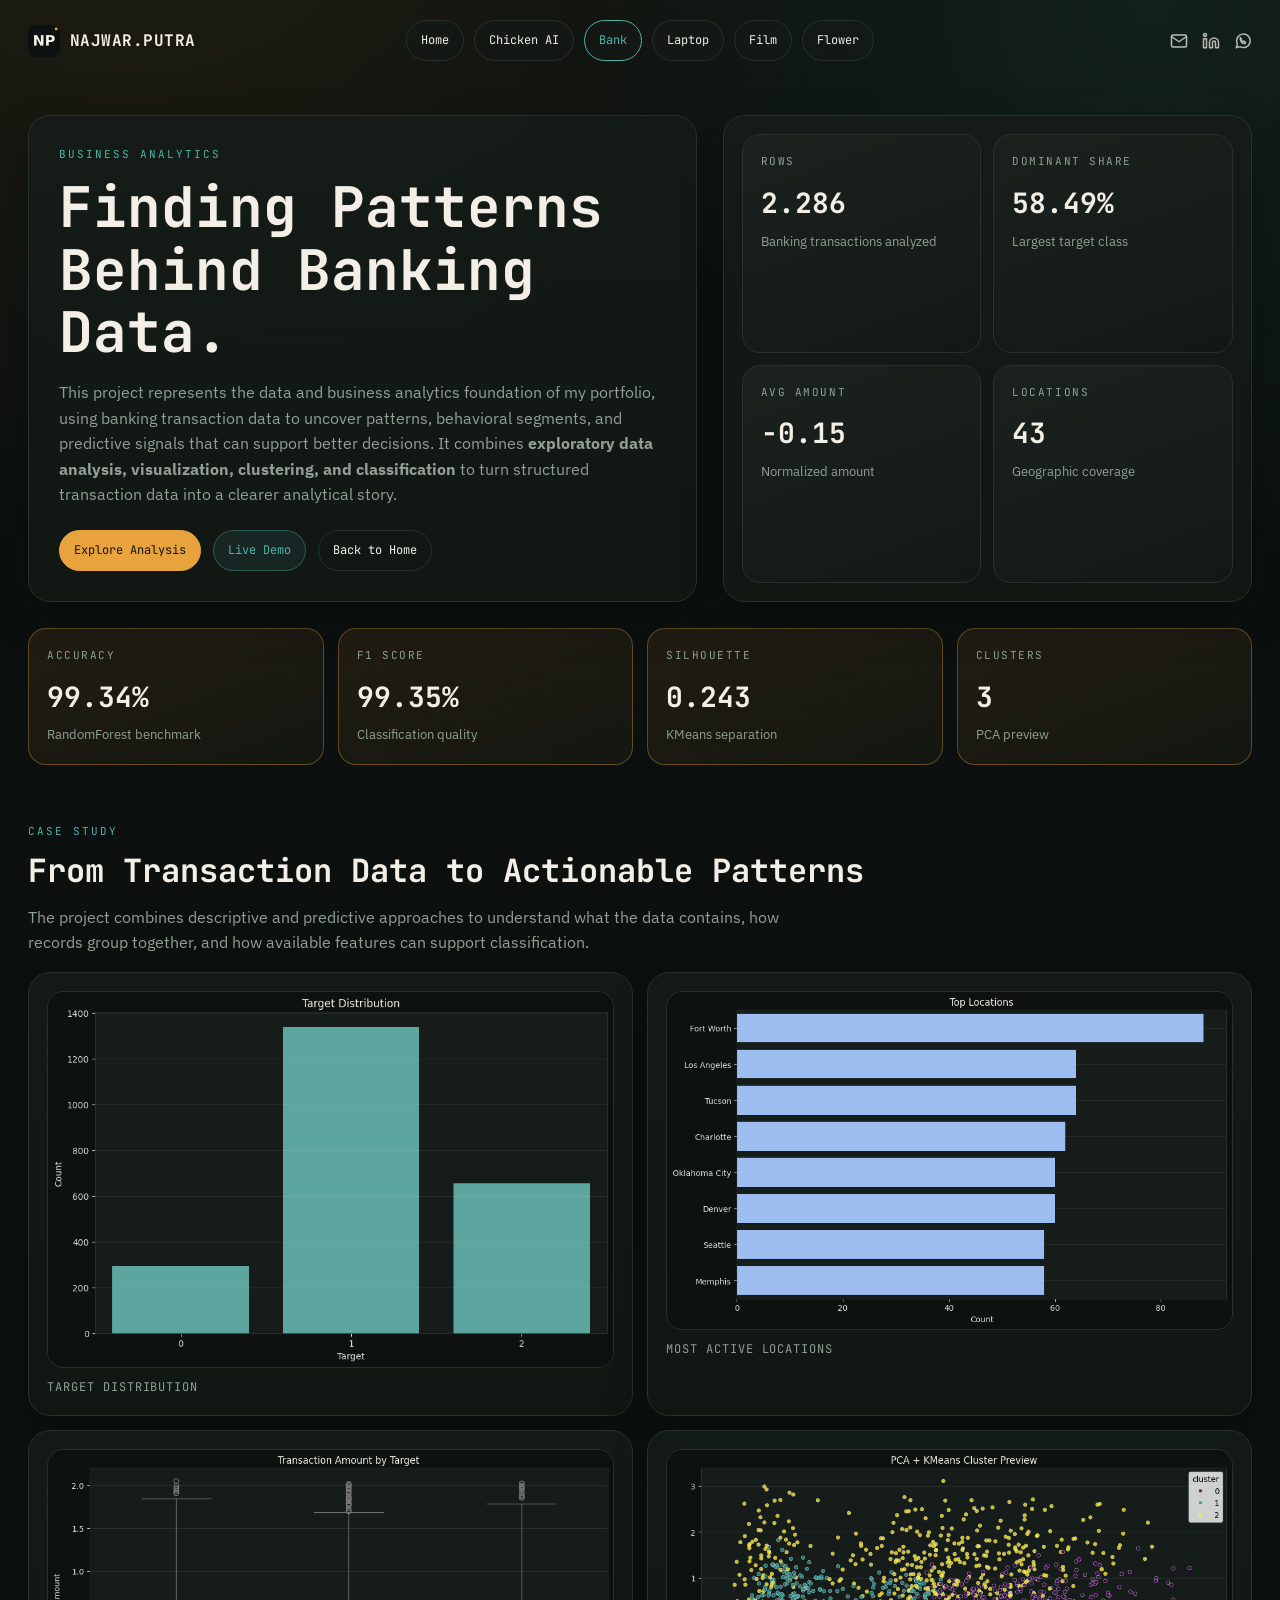
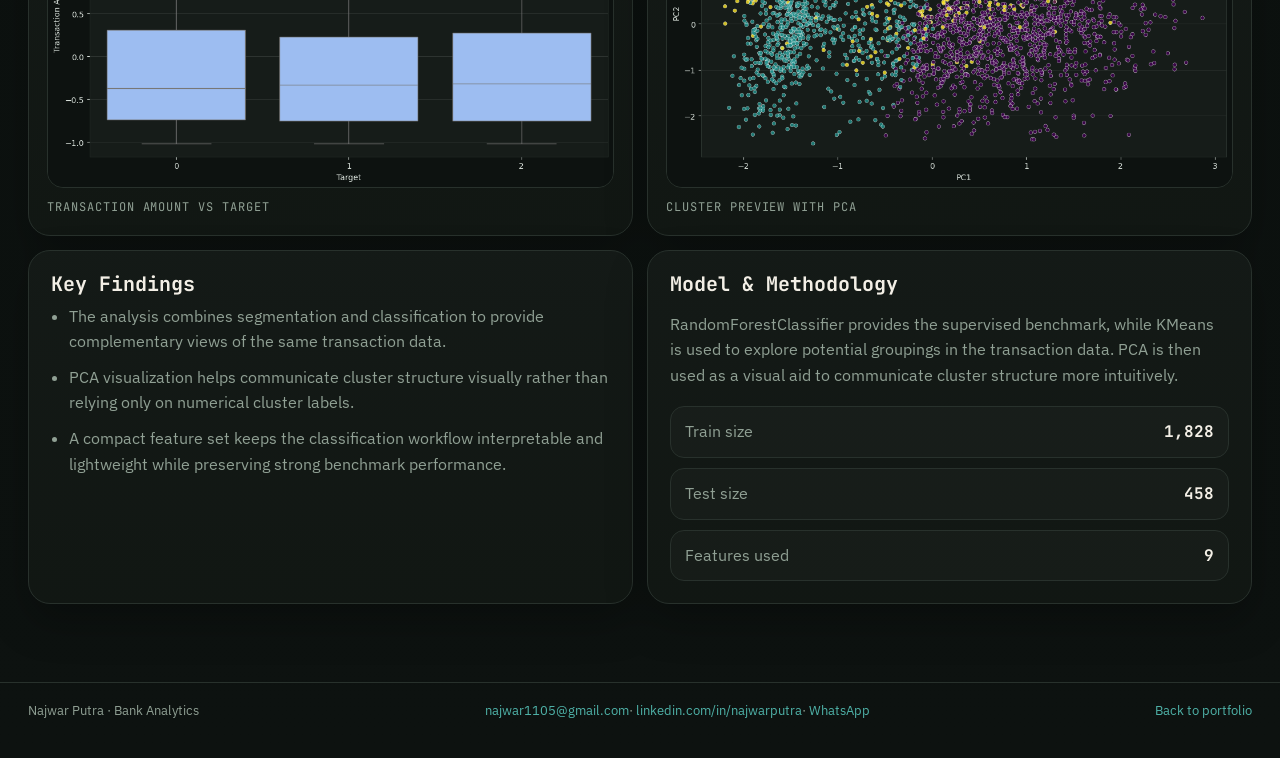
==== commit 22ca53ec: "Change link text from 'Back to Portfolio' to 'Back to Home'" ====
--- a/bank.html
+++ b/bank.html
@@ -60,7 +60,7 @@
         <div class="hero-links">
           <a class="btn primary" href="#bank-overview">Explore Analysis</a>
           <a class="btn secondary" href="#" data-streamlit-key="bank">Live Demo</a>
-          <a class="btn ghost" href="index.html">Back to Portfolio</a>
+          <a class="btn ghost" href="index.html">Back to Home</a>
         </div>
       </div>
       <div class="hero-panel">
@@ -182,4 +182,4 @@
   document.querySelectorAll('[data-streamlit-key="chicken"]').forEach(function(el){ el.href = "https://mumoci.streamlit.app/"; });
 </script>
         </body>
-        </html>+        </html>
--- a/styles.css
+++ b/styles.css
@@ -8,180 +8,719 @@
   --teal:#4fb3a9;
   --amber:#e8a33d;
   --blue:#8fb9ff;
-  --shadow: 0 18px 40px rgba(0,0,0,.25);
+  --shadow:0 18px 40px rgba(0,0,0,.25);
   --mono:'JetBrains Mono', monospace;
   --sans:'IBM Plex Sans', system-ui, sans-serif;
 }
-*{box-sizing:border-box}
-html{scroll-behavior:smooth}
+
+*{
+  box-sizing:border-box;
+}
+
+html{
+  scroll-behavior:smooth;
+}
+
 body{
   margin:0;
   background:
-    radial-gradient(circle at 10% -10%, rgba(232,163,61,.10), transparent 28%),
-    radial-gradient(circle at 90% 0%, rgba(79,179,169,.10), transparent 22%),
-    linear-gradient(180deg,#0b100e 0%, #0d1210 100%);
+    radial-gradient(
+      circle at 10% -10%,
+      rgba(232,163,61,.10),
+      transparent 28%
+    ),
+    radial-gradient(
+      circle at 90% 0%,
+      rgba(79,179,169,.10),
+      transparent 22%
+    ),
+    linear-gradient(
+      180deg,
+      #0b100e 0%,
+      #0d1210 100%
+    );
   color:var(--text);
   font-family:var(--sans);
   line-height:1.6;
   -webkit-font-smoothing:antialiased;
 }
-a{color:inherit}
+
+a{
+  color:inherit;
+}
+
 .bg-grid{
-  position:fixed; inset:0; pointer-events:none; opacity:.22;
-  background-image: linear-gradient(rgba(255,255,255,.045) 1px, transparent 1px),
-                    linear-gradient(90deg, rgba(255,255,255,.045) 1px, transparent 1px);
-  background-size: 42px 42px;
-  mask-image: radial-gradient(circle at center, black 40%, transparent 100%);
-}
-.topbar,.footer,.hero,.section{position:relative; z-index:1}
+  position:fixed;
+  inset:0;
+  pointer-events:none;
+  opacity:.22;
+  background-image:
+    linear-gradient(
+      rgba(255,255,255,.045) 1px,
+      transparent 1px
+    ),
+    linear-gradient(
+      90deg,
+      rgba(255,255,255,.045) 1px,
+      transparent 1px
+    );
+  background-size:42px 42px;
+  mask-image:
+    radial-gradient(
+      circle at center,
+      black 40%,
+      transparent 100%
+    );
+}
+
+.topbar,
+.footer,
+.hero,
+.section{
+  position:relative;
+  z-index:1;
+}
+
+
+/* =========================================================
+   TOP BAR
+   ========================================================= */
+
 .topbar{
-  max-width:1280px; margin:0 auto; padding:20px 28px;
-  display:grid; grid-template-columns:minmax(180px,1fr) auto minmax(180px,1fr);
-  align-items:center; gap:20px;
-}
-.topbar .brand{justify-self:start}
-.topbar .nav{justify-self:center; justify-content:center}
-.topbar .topbar-contact{justify-self:end}
-.topbar-contact{display:flex; align-items:center; justify-content:flex-end; gap:14px}
-.topbar-contact a{display:inline-flex; align-items:center; color:inherit; opacity:.75; transition:opacity .15s ease}
-.topbar-contact a:hover{opacity:1}
-.topbar-contact svg{width:18px; height:18px}
+  max-width:1280px;
+  margin:0 auto;
+  padding:20px 28px;
+  display:grid;
+  grid-template-columns:minmax(180px,1fr) auto minmax(180px,1fr);
+  align-items:center;
+  gap:20px;
+}
+
+.topbar .brand{
+  justify-self:start;
+}
+
+.topbar .nav{
+  justify-self:center;
+  justify-content:center;
+}
+
+.topbar .topbar-contact{
+  justify-self:end;
+}
+
+.topbar-contact{
+  display:flex;
+  align-items:center;
+  justify-content:flex-end;
+  gap:14px;
+}
+
+.topbar-contact a{
+  display:inline-flex;
+  align-items:center;
+  color:inherit;
+  opacity:.75;
+  transition:opacity .15s ease;
+}
+
+.topbar-contact a:hover{
+  opacity:1;
+}
+
+.topbar-contact svg{
+  width:18px;
+  height:18px;
+}
 
 .brand-logo{
-  width:32px; height:32px; flex:0 0 32px; display:block; object-fit:cover; border-radius:8px;
-}
+  width:32px;
+  height:32px;
+  flex:0 0 32px;
+  display:block;
+  object-fit:cover;
+  border-radius:8px;
+}
+
 .brand{
-  display:flex; align-items:center; gap:10px; font-family:var(--mono); font-weight:700; letter-spacing:.03em;
-}
+  display:flex;
+  align-items:center;
+  gap:10px;
+  font-family:var(--mono);
+  font-weight:700;
+  letter-spacing:.03em;
+}
+
 .brand-dot{
-  width:9px; height:9px; border-radius:50%; background:var(--amber);
+  width:9px;
+  height:9px;
+  border-radius:50%;
+  background:var(--amber);
   box-shadow:0 0 12px rgba(232,163,61,.45);
 }
-.nav{display:flex; gap:10px; flex-wrap:wrap}
-.nav-link,.btn{
-  text-decoration:none; border:1px solid var(--line); border-radius:999px;
-  padding:10px 14px; font-family:var(--mono); font-size:12px; transition:.18s ease;
+
+.nav{
+  display:flex;
+  gap:10px;
+  flex-wrap:wrap;
+}
+
+.nav-link,
+.btn{
+  text-decoration:none;
+  border:1px solid var(--line);
+  border-radius:999px;
+  padding:10px 14px;
+  font-family:var(--mono);
+  font-size:12px;
+  transition:.18s ease;
   background:rgba(21,27,24,.7);
 }
-.nav-link:hover,.btn:hover{transform:translateY(-1px); border-color:var(--teal)}
-.nav-link.active{border-color:var(--teal); color:var(--teal)}
-main{max-width:1280px; margin:0 auto; padding: 0 28px 44px}
+
+.nav-link:hover,
+.btn:hover{
+  transform:translateY(-1px);
+  border-color:var(--teal);
+}
+
+.nav-link.active{
+  border-color:var(--teal);
+  color:var(--teal);
+}
+
+
+/* =========================================================
+   MAIN
+   ========================================================= */
+
+main{
+  max-width:1280px;
+  margin:0 auto;
+  padding:0 28px 44px;
+}
+
+
+/* =========================================================
+   HERO
+   ========================================================= */
+
 .hero{
-  display:grid; grid-template-columns: 1.2fr .95fr; gap:26px; align-items:stretch;
-  padding: 34px 0 18px;
-}
-.hero.home{padding-top:10px}
-.hero-copy,.hero-panel,.panel,.project-card{
-  border:1px solid var(--line); background:linear-gradient(180deg, rgba(21,27,24,.95), rgba(18,24,20,.95));
-  border-radius:22px; box-shadow:var(--shadow);
-}
-.hero-copy{padding:30px}
-.hero-panel{padding:18px}
+  display:grid;
+  grid-template-columns:1.2fr .95fr;
+  gap:26px;
+  align-items:stretch;
+  padding:34px 0 18px;
+}
+
+.hero.home{
+  padding-top:10px;
+}
+
+.hero-copy,
+.hero-panel,
+.panel,
+.project-card{
+  border:1px solid var(--line);
+  background:
+    linear-gradient(
+      180deg,
+      rgba(21,27,24,.95),
+      rgba(18,24,20,.95)
+    );
+  border-radius:22px;
+  box-shadow:var(--shadow);
+}
+
+.hero-copy{
+  padding:30px;
+}
+
+.hero-panel{
+  padding:18px;
+}
+
 .eyebrow{
-  font-family:var(--mono); text-transform:uppercase; letter-spacing:.18em; font-size:11px;
-  color:var(--teal); margin-bottom:12px;
-}
-h1,h2,h3{font-family:var(--mono); line-height:1.12}
-h1{font-size:clamp(34px,4.6vw,56px); margin:0 0 16px}
-h2{font-size:clamp(24px,3vw,32px); margin:0}
-h3{font-size:20px; margin:0 0 8px}
-.hero-copy p,.section-head p,.project-card p,.panel p{color:var(--muted)}
-.hero-links{display:flex; flex-wrap:wrap; gap:12px; margin-top:22px}
-.btn.primary{background:var(--amber); color:#191308; border-color:var(--amber)}
-.btn.secondary{background:rgba(79,179,169,.10); color:var(--teal); border-color:rgba(79,179,169,.35)}
-.btn.ghost{background:transparent}
-.btn.small{padding:8px 12px}
-.hero-stats{display:grid; grid-template-columns:1fr 1fr; gap:12px; height:100%}
-.card,.project-card,.panel{
+  font-family:var(--mono);
+  text-transform:uppercase;
+  letter-spacing:.18em;
+  font-size:11px;
+  color:var(--teal);
+  margin-bottom:12px;
+}
+
+h1,
+h2,
+h3{
+  font-family:var(--mono);
+  line-height:1.12;
+}
+
+h1{
+  font-size:clamp(34px,4.6vw,56px);
+  margin:0 0 16px;
+}
+
+h2{
+  font-size:clamp(24px,3vw,32px);
+  margin:0;
+}
+
+h3{
+  font-size:20px;
+  margin:0 0 8px;
+}
+
+.hero-copy p,
+.section-head p,
+.project-card p,
+.panel p{
+  color:var(--muted);
+}
+
+.hero-links{
+  display:flex;
+  flex-wrap:wrap;
+  gap:12px;
+  margin-top:22px;
+}
+
+
+/* =========================================================
+   BUTTONS
+   ========================================================= */
+
+.btn.primary{
+  background:var(--amber);
+  color:#191308;
+  border-color:var(--amber);
+}
+
+.btn.secondary{
+  background:rgba(79,179,169,.10);
+  color:var(--teal);
+  border-color:rgba(79,179,169,.35);
+}
+
+.btn.ghost{
+  background:transparent;
+}
+
+.btn.small{
+  padding:8px 12px;
+}
+
+
+/* =========================================================
+   HERO STATS / GENERAL CARDS
+   ========================================================= */
+
+.hero-stats{
+  display:grid;
+  grid-template-columns:1fr 1fr;
+  gap:12px;
+  height:100%;
+}
+
+.card,
+.project-card,
+.panel{
   padding:18px;
 }
+
 .card{
   border:1px solid var(--line);
-  background:linear-gradient(160deg, rgba(27,34,30,.96), rgba(19,24,22,.96));
+  background:
+    linear-gradient(
+      160deg,
+      rgba(27,34,30,.96),
+      rgba(19,24,22,.96)
+    );
   border-radius:18px;
 }
-.card.accent{border-color:rgba(232,163,61,.35); background:linear-gradient(160deg, rgba(34,29,18,.98), rgba(20,23,17,.98))}
-.card-label{font-family:var(--mono); font-size:11px; color:var(--muted); text-transform:uppercase; letter-spacing:.14em}
-.card-value{font-family:var(--mono); font-size:clamp(20px,2.2vw,28px); font-weight:700; color:var(--text); margin:10px 0 6px}
-.card-note{font-size:13px; color:var(--muted)}
-.kpi-grid,.project-grid{
-  display:grid; grid-template-columns:repeat(4,1fr); gap:14px;
-  margin: 8px 0 24px;
-}
-.section{padding: 34px 0}
-.section-head{margin-bottom:16px}
-.section-head p{max-width:760px}
-.project-card{display:flex; flex-direction:column; justify-content:space-between; min-height:220px}
+
+.card.accent{
+  border-color:rgba(232,163,61,.35);
+  background:
+    linear-gradient(
+      160deg,
+      rgba(34,29,18,.98),
+      rgba(20,23,17,.98)
+    );
+}
+
+.card-label{
+  font-family:var(--mono);
+  font-size:11px;
+  color:var(--muted);
+  text-transform:uppercase;
+  letter-spacing:.14em;
+}
+
+.card-value{
+  font-family:var(--mono);
+  font-size:clamp(20px,2.2vw,28px);
+  font-weight:700;
+  color:var(--text);
+  margin:10px 0 6px;
+}
+
+.card-note{
+  font-size:13px;
+  color:var(--muted);
+}
+
+
+/* =========================================================
+   KPI
+   ========================================================= */
+
+.kpi-grid{
+  display:grid;
+  grid-template-columns:repeat(4,1fr);
+  gap:14px;
+  margin:8px 0 24px;
+}
+
+
+/* =========================================================
+   SECTIONS
+   ========================================================= */
+
+.section{
+  padding:34px 0;
+}
+
+.section-head{
+  margin-bottom:16px;
+}
+
+.section-head p{
+  max-width:760px;
+}
+
+
+/* =========================================================
+   PROJECT GRID
+   ========================================================= */
+
+.project-grid{
+  display:grid;
+  grid-template-columns:repeat(2,1fr);
+  gap:14px;
+  margin:8px 0 24px;
+}
+
+
+/* =========================================================
+   PROJECT CARD
+   ========================================================= */
+
+.project-card{
+  display:flex;
+  flex-direction:column;
+  justify-content:space-between;
+  min-height:220px;
+}
+
 .project-tag{
-  display:inline-flex; width:max-content; font-family:var(--mono); font-size:11px; letter-spacing:.12em;
-  text-transform:uppercase; color:var(--teal); margin-bottom:12px;
-}
-.project-bottom{display:flex; justify-content:space-between; align-items:center; gap:10px; flex-wrap:wrap; margin-top:auto}
-.project-metric{font-family:var(--mono); color:var(--amber); font-weight:700}
+  display:inline-flex;
+  width:max-content;
+  font-family:var(--mono);
+  font-size:11px;
+  letter-spacing:.12em;
+  text-transform:uppercase;
+  color:var(--teal);
+  margin-bottom:12px;
+}
+
+.project-bottom{
+  display:flex;
+  justify-content:space-between;
+  align-items:center;
+  gap:10px;
+  flex-wrap:wrap;
+  margin-top:auto;
+}
+
+.project-metric{
+  font-family:var(--mono);
+  color:var(--amber);
+  font-weight:700;
+}
+
+
+/* =========================================================
+   FEATURED PROJECT
+   MULTIMODAL AI / CHICKEN
+   ========================================================= */
+
+.project-grid .featured-project{
+  grid-column:1 / -1;
+
+  width:min(100%,900px);
+  margin:0 auto;
+
+  border-color:rgba(232,163,61,.65);
+
+  background:
+    linear-gradient(
+      160deg,
+      rgba(36,30,18,.98),
+      rgba(21,27,23,.98)
+    );
+
+  box-shadow:
+    0 0 0 1px rgba(232,163,61,.08),
+    0 22px 50px rgba(0,0,0,.28);
+}
+
+.project-grid .featured-project .project-tag{
+  color:var(--amber);
+}
+
+.project-grid .featured-project .project-metric{
+  color:var(--amber);
+}
+
+
+/* =========================================================
+   TWO COLUMN
+   ========================================================= */
+
 .two-col{
-  display:grid; grid-template-columns:1fr 1fr; gap:14px; margin-top:14px;
-}
+  display:grid;
+  grid-template-columns:1fr 1fr;
+  gap:14px;
+  margin-top:14px;
+}
+
+
+/* =========================================================
+   CHART GRID
+   ========================================================= */
+
 .chart-grid.two{
-  display:grid; grid-template-columns:1fr 1fr; gap:14px;
-}
+  display:grid;
+  grid-template-columns:1fr 1fr;
+  gap:14px;
+}
+
+
+/* =========================================================
+   PANELS / IMAGES
+   ========================================================= */
+
 .panel img{
-  width:100%; display:block; border-radius:16px; border:1px solid var(--line); background:#0b100e;
-}
-figure.panel{margin:0}
+  width:100%;
+  display:block;
+  border-radius:16px;
+  border:1px solid var(--line);
+  background:#0b100e;
+}
+
+figure.panel{
+  margin:0;
+}
+
 figcaption{
-  font-size:12px; color:var(--muted); margin-top:10px; font-family:var(--mono); letter-spacing:.08em;
+  font-size:12px;
+  color:var(--muted);
+  margin-top:10px;
+  font-family:var(--mono);
+  letter-spacing:.08em;
   text-transform:uppercase;
 }
-.pad{padding:22px}
-.bullet-list{margin:0; padding-left:18px; color:var(--muted)}
-.bullet-list li{margin-bottom:10px}
-.metric-list{display:grid; gap:10px; margin-top:18px}
+
+.pad{
+  padding:22px;
+}
+
+
+/* =========================================================
+   LISTS
+   ========================================================= */
+
+.bullet-list{
+  margin:0;
+  padding-left:18px;
+  color:var(--muted);
+}
+
+.bullet-list li{
+  margin-bottom:10px;
+}
+
+
+/* =========================================================
+   METRIC LIST
+   ========================================================= */
+
+.metric-list{
+  display:grid;
+  gap:10px;
+  margin-top:18px;
+}
+
 .metric-list div{
-  display:flex; justify-content:space-between; gap:14px; padding:12px 14px; border:1px solid var(--line);
-  border-radius:14px; background:rgba(255,255,255,.02);
-}
-.metric-list span{color:var(--muted)}
-.metric-list strong{font-family:var(--mono)}
+  display:flex;
+  justify-content:space-between;
+  gap:14px;
+  padding:12px 14px;
+  border:1px solid var(--line);
+  border-radius:14px;
+  background:rgba(255,255,255,.02);
+}
+
+.metric-list span{
+  color:var(--muted);
+}
+
+.metric-list strong{
+  font-family:var(--mono);
+}
+
+
+/* =========================================================
+   DATA TABLE
+   ========================================================= */
+
 .data-table{
-  width:100%; border-collapse:separate; border-spacing:0; overflow:hidden;
-  font-size:14px; color:var(--text);
-}
-.data-table th,.data-table td{
-  padding:11px 12px; border-bottom:1px solid var(--line); text-align:left; vertical-align:top;
-}
-.data-table th{font-family:var(--mono); color:var(--muted); text-transform:uppercase; font-size:11px; letter-spacing:.12em}
-.data-table tr:hover td{background:rgba(255,255,255,.025)}
+  width:100%;
+  border-collapse:separate;
+  border-spacing:0;
+  overflow:hidden;
+  font-size:14px;
+  color:var(--text);
+}
+
+.data-table th,
+.data-table td{
+  padding:11px 12px;
+  border-bottom:1px solid var(--line);
+  text-align:left;
+  vertical-align:top;
+}
+
+.data-table th{
+  font-family:var(--mono);
+  color:var(--muted);
+  text-transform:uppercase;
+  font-size:11px;
+  letter-spacing:.12em;
+}
+
+.data-table tr:hover td{
+  background:rgba(255,255,255,.025);
+}
+
+
+/* =========================================================
+   GALLERY
+   ========================================================= */
+
 .gallery-grid{
-  display:grid; grid-template-columns:repeat(5,1fr); gap:14px;
-}
-.gallery-item{padding:12px}
+  display:grid;
+  grid-template-columns:repeat(5,1fr);
+  gap:14px;
+}
+
+.gallery-item{
+  padding:12px;
+}
+
 .gallery-item img{
-  width:100%; aspect-ratio: 1 / 1; object-fit:cover; border-radius:14px; border:1px solid var(--line);
-}
-.gallery-meta{display:flex; justify-content:space-between; gap:10px; align-items:center; margin-top:10px}
-.gallery-meta strong{font-family:var(--mono); font-size:13px}
-.gallery-meta span{font-size:12px; color:var(--muted)}
+  width:100%;
+  aspect-ratio:1 / 1;
+  object-fit:cover;
+  border-radius:14px;
+  border:1px solid var(--line);
+}
+
+.gallery-meta{
+  display:flex;
+  justify-content:space-between;
+  gap:10px;
+  align-items:center;
+  margin-top:10px;
+}
+
+.gallery-meta strong{
+  font-family:var(--mono);
+  font-size:13px;
+}
+
+.gallery-meta span{
+  font-size:12px;
+  color:var(--muted);
+}
+
+
+/* =========================================================
+   FOOTER
+   ========================================================= */
+
 .footer{
-  max-width:1280px; margin: 0 auto; padding: 18px 28px 36px; display:flex; justify-content:space-between;
-  gap:14px; color:var(--muted); font-size:13px; border-top:1px solid var(--line)
-}
-.footer a{color:var(--teal); text-decoration:none}
-
-.project-grid .project-card:last-child{
-  border-color:rgba(79,179,169,.34);
-  background:linear-gradient(160deg, rgba(20,34,31,.98), rgba(18,24,22,.98));
-}
-@media (min-width: 1101px){
-  .project-grid .project-card:last-child{grid-column:span 1;}
-}
-
-@media (max-width: 1100px){
-  .hero,.kpi-grid,.project-grid,.two-col,.chart-grid.two,.gallery-grid{grid-template-columns:1fr 1fr}
-  .gallery-grid{grid-template-columns:repeat(3,1fr)}
-}
-@media (max-width: 780px){
-  .topbar,.footer{padding-left:18px; padding-right:18px}
-  main{padding:0 18px 28px}
-  .hero,.kpi-grid,.project-grid,.two-col,.chart-grid.two,.gallery-grid{grid-template-columns:1fr}
-  .hero-stats{grid-template-columns:1fr}
+  max-width:1280px;
+  margin:0 auto;
+  padding:18px 28px 36px;
+  display:flex;
+  justify-content:space-between;
+  gap:14px;
+  color:var(--muted);
+  font-size:13px;
+  border-top:1px solid var(--line);
+}
+
+.footer a{
+  color:var(--teal);
+  text-decoration:none;
+}
+
+
+/* =========================================================
+   RESPONSIVE
+   ========================================================= */
+
+@media (max-width:1100px){
+
+  .hero,
+  .kpi-grid,
+  .project-grid,
+  .two-col,
+  .chart-grid.two{
+    grid-template-columns:1fr 1fr;
+  }
+
+  .gallery-grid{
+    grid-template-columns:repeat(3,1fr);
+  }
+
+}
+
+
+@media (max-width:780px){
+
+  .topbar,
+  .footer{
+    padding-left:18px;
+    padding-right:18px;
+  }
+
+  main{
+    padding:0 18px 28px;
+  }
+
+  .hero,
+  .kpi-grid,
+  .project-grid,
+  .two-col,
+  .chart-grid.two,
+  .gallery-grid{
+    grid-template-columns:1fr;
+  }
+
+  .hero-stats{
+    grid-template-columns:1fr;
+  }
+
 }
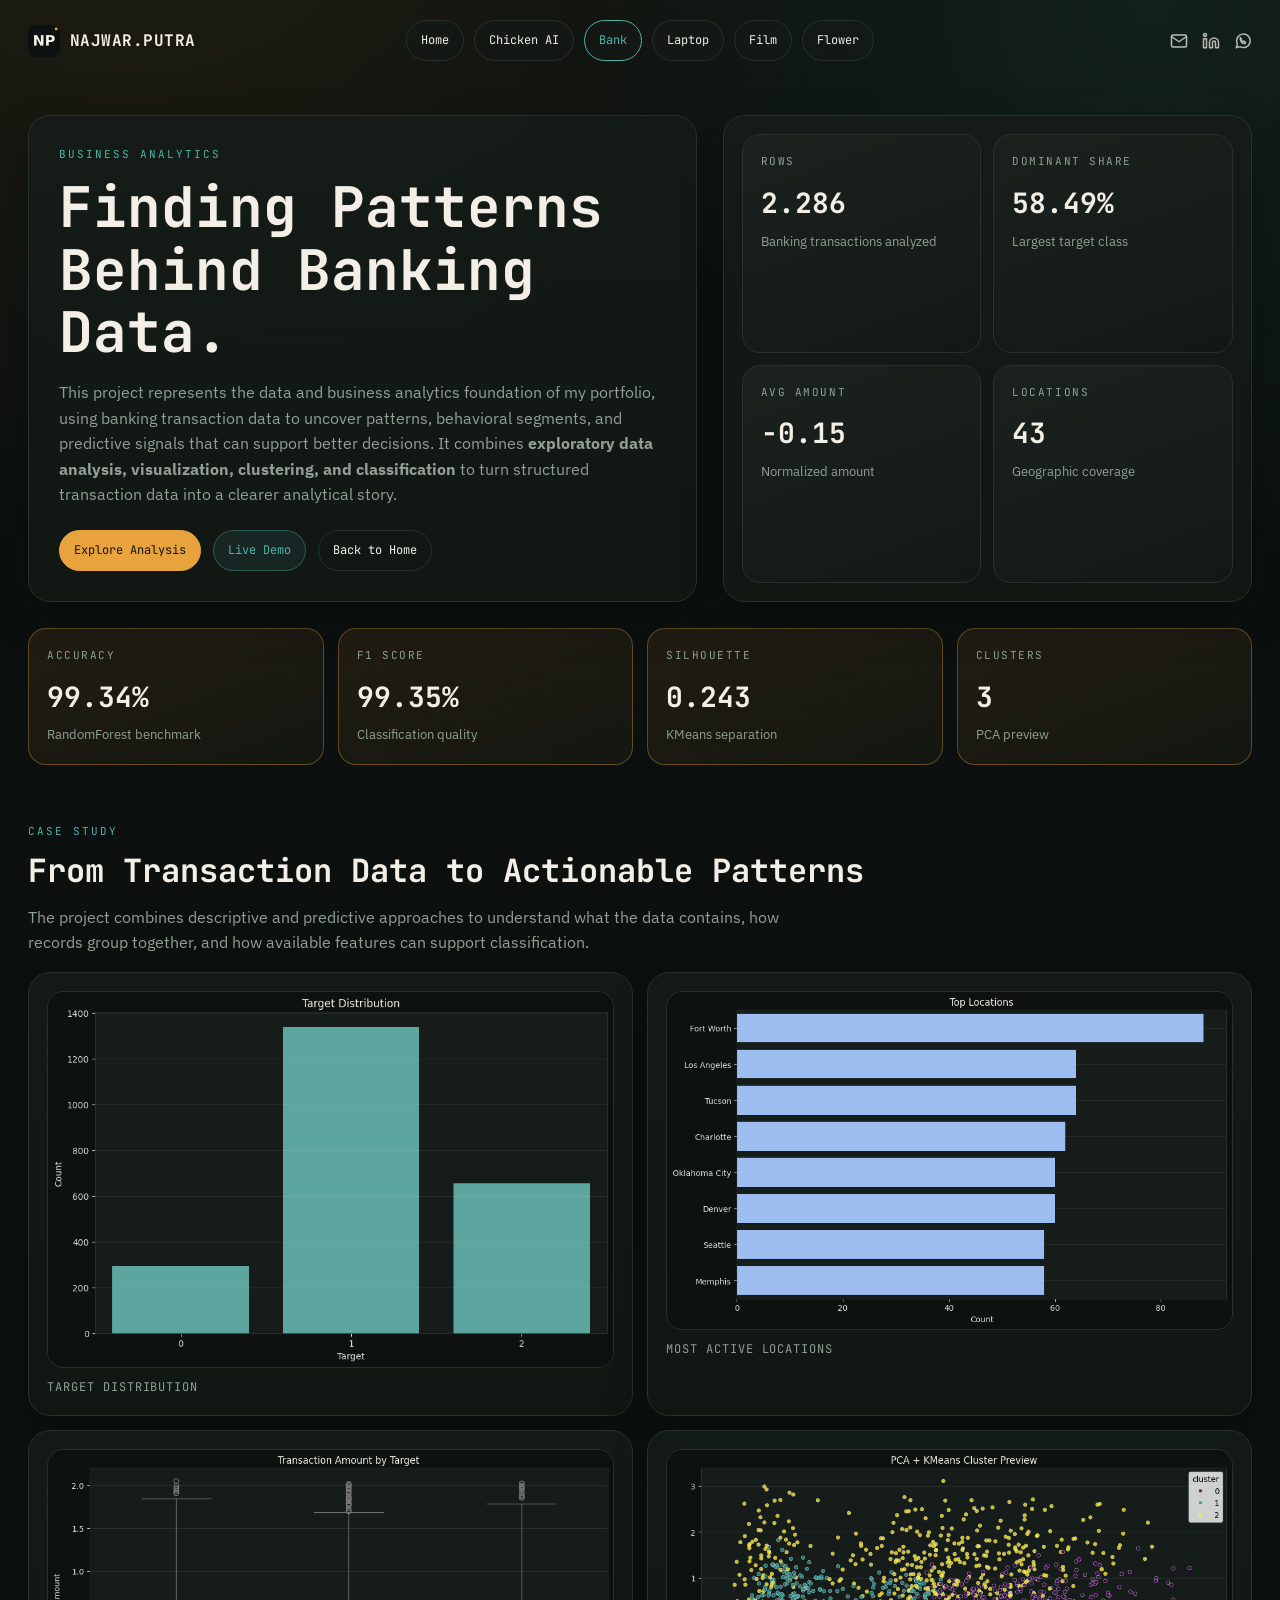
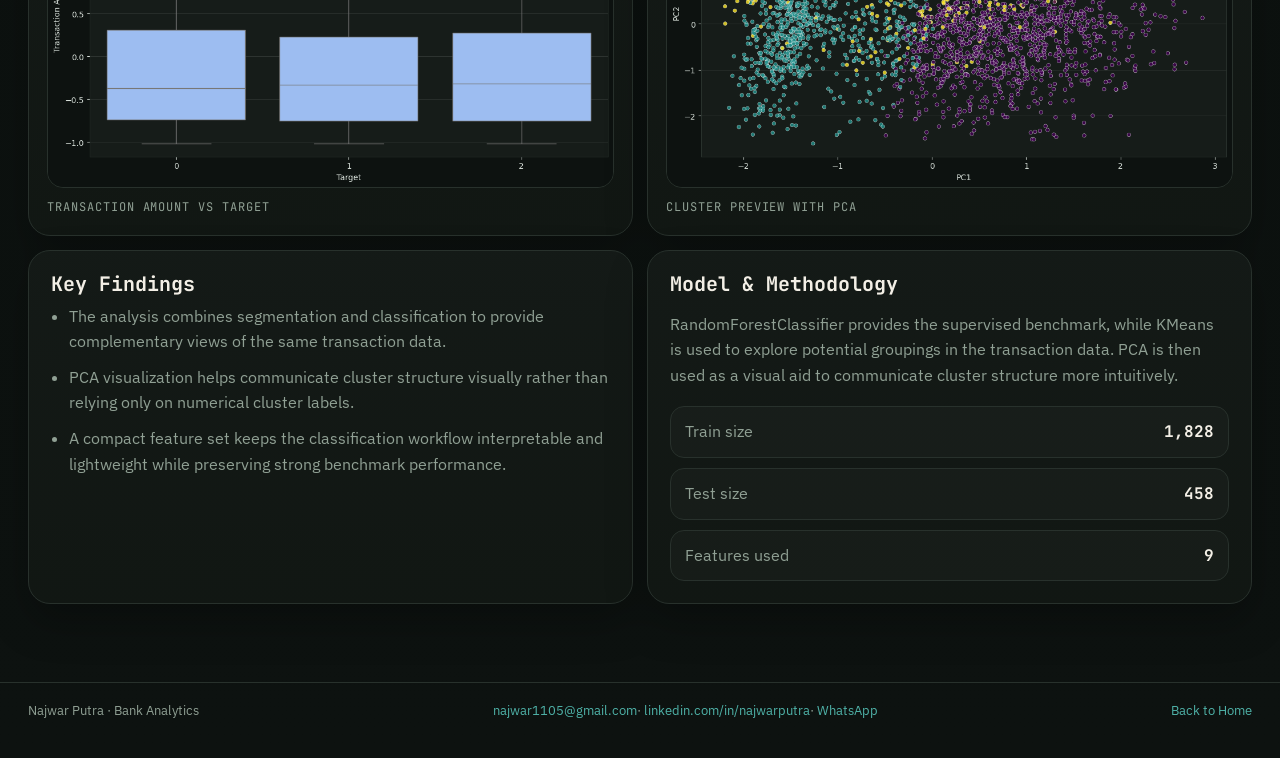
==== commit aa21e03f: "Change footer link text from 'Back to portfolio' to 'Back to Home'" ====
--- a/bank.html
+++ b/bank.html
@@ -172,7 +172,7 @@
 <a href="https://www.linkedin.com/in/najwarputra" rel="noopener noreferrer" target="_blank">linkedin.com/in/najwarputra</a><span class="footer-sep">·</span>
 <a href="https://wa.me/6285175110533" rel="noopener noreferrer" target="_blank">WhatsApp</a>
 </div>
-    <div><a href="index.html">Back to portfolio</a></div>
+    <div><a href="index.html">Back to Home</a></div>
           </footer>
           <script>
   document.querySelectorAll('[data-streamlit-key="laptop"]').forEach(function(el){ el.href = "https://laptoppricepred-najwar.streamlit.app/"; });
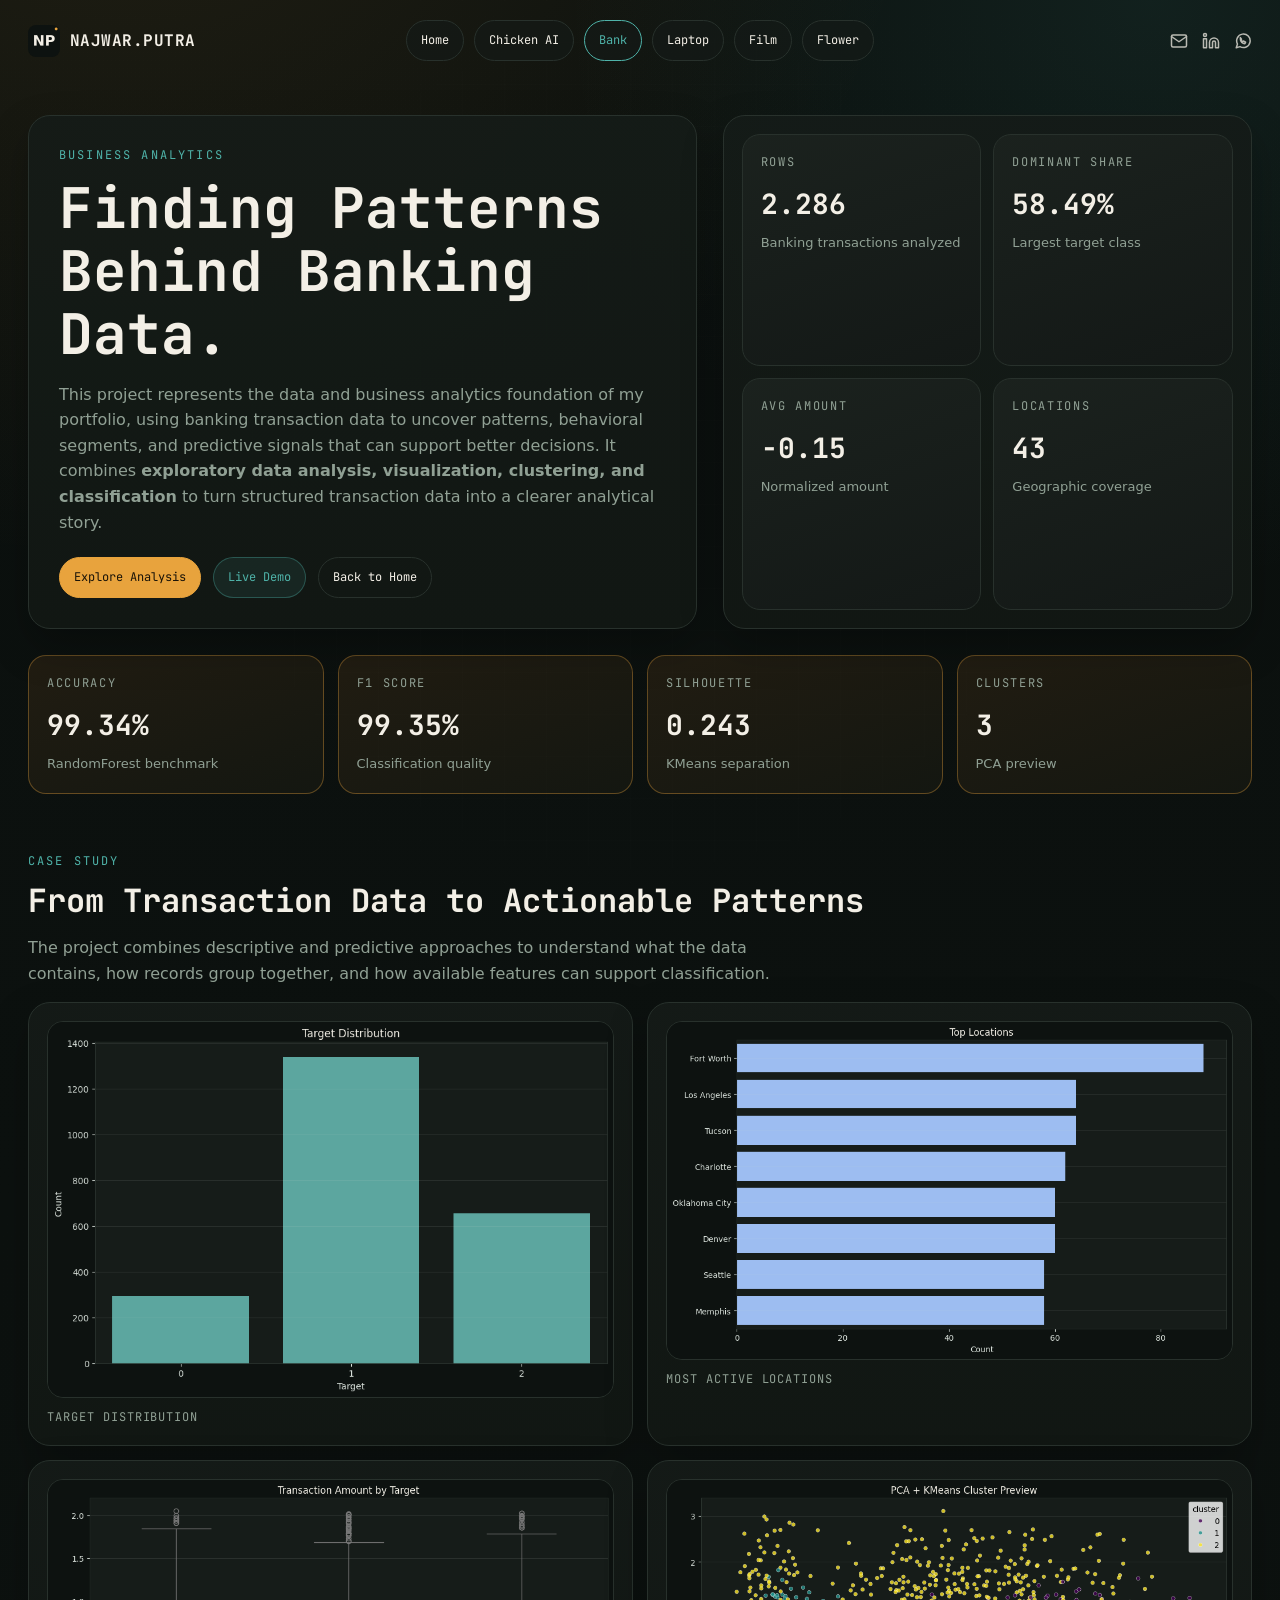
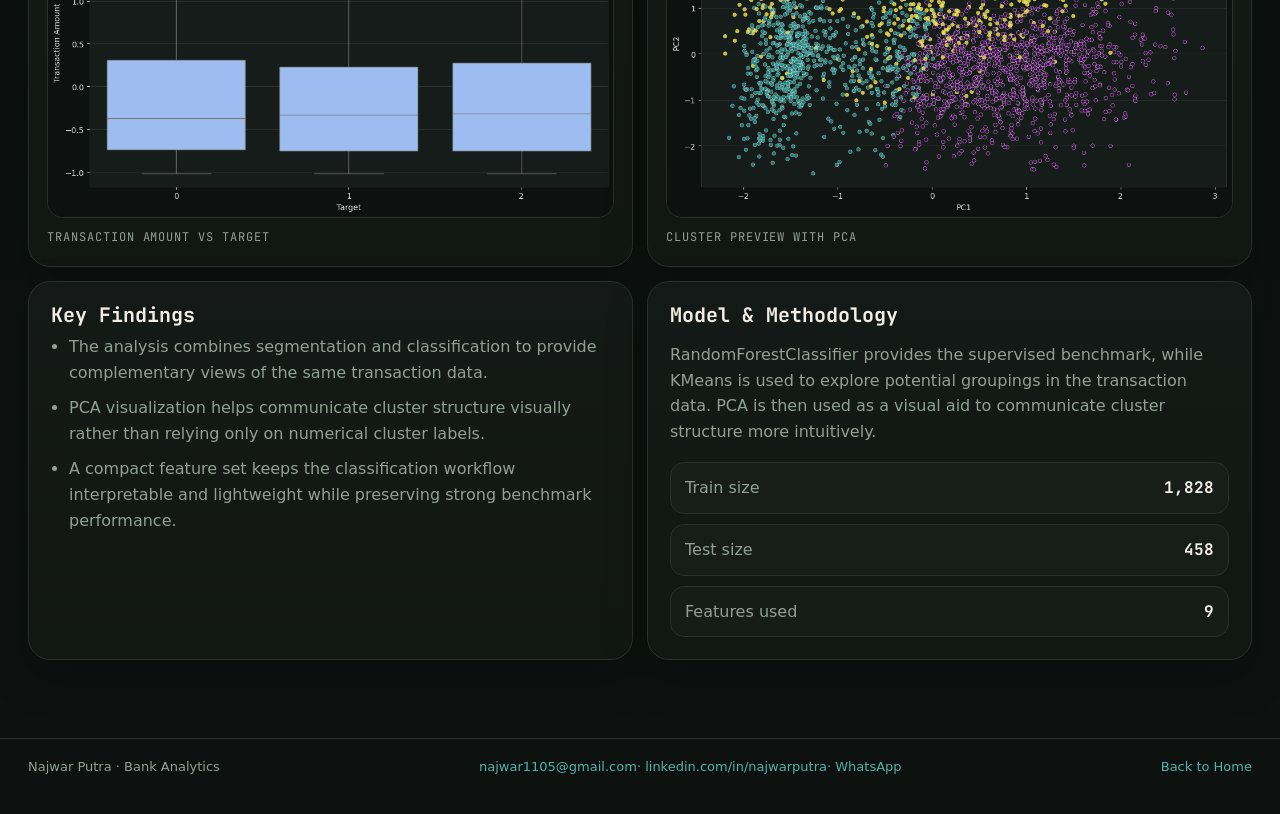
==== commit adc64f78: "Update WhatsApp link in bank.html" ====
--- a/bank.html
+++ b/bank.html
@@ -42,7 +42,7 @@
 <a aria-label="LinkedIn" href="https://www.linkedin.com/in/najwarputra" rel="noopener noreferrer" target="_blank" title="LinkedIn">
 <svg fill="none" stroke="currentColor" stroke-linecap="round" stroke-linejoin="round" stroke-width="2" viewbox="0 0 24 24" xmlns="http://www.w3.org/2000/svg"><path d="M16 8a6 6 0 0 1 6 6v7h-4v-7a2 2 0 0 0-2-2 2 2 0 0 0-2 2v7h-4v-7a6 6 0 0 1 6-6z"></path><rect height="12" width="4" x="2" y="9"></rect><circle cx="4" cy="4" r="2"></circle></svg>
 </a>
-<a aria-label="WhatsApp" href="https://wa.me/6285175110533" rel="noopener noreferrer" target="_blank" title="WhatsApp">
+<a aria-label="WhatsApp" href="https://wa.me/6285216049095" rel="noopener noreferrer" target="_blank" title="WhatsApp">
 <svg fill="none" stroke="currentColor" stroke-linecap="round" stroke-linejoin="round" stroke-width="2" viewbox="0 0 24 24" xmlns="http://www.w3.org/2000/svg"><path d="M3 21l1.65-4.95A9 9 0 1 1 8 19.5z"></path><path d="M8.5 9.5c0 3.5 3 6 6 6l1-2-3-1.5-1 1c-1-.6-1.5-1.5-2.5-2.5l1-1L8.5 7.5z"></path></svg>
 </a>
 </div>
--- a/styles.css
+++ b/styles.css
@@ -10,7 +10,7 @@
   --blue:#8fb9ff;
   --shadow:0 18px 40px rgba(0,0,0,.25);
   --mono:'JetBrains Mono', monospace;
-  --sans:'IBM Plex Sans', system-ui, sans-serif;
+  --sans:'Inter', system-ui, sans-serif;
 }
 
 *{
@@ -243,7 +243,7 @@
   font-family:var(--mono);
   text-transform:uppercase;
   letter-spacing:.18em;
-  font-size:11px;
+  font-size:12px;
   color:var(--teal);
   margin-bottom:12px;
 }
@@ -350,7 +350,7 @@
 
 .card-label{
   font-family:var(--mono);
-  font-size:11px;
+  font-size:12px;
   color:var(--muted);
   text-transform:uppercase;
   letter-spacing:.14em;
@@ -426,7 +426,7 @@
   display:inline-flex;
   width:max-content;
   font-family:var(--mono);
-  font-size:11px;
+  font-size:12px;
   letter-spacing:.12em;
   text-transform:uppercase;
   color:var(--teal);
@@ -605,7 +605,7 @@
   font-family:var(--mono);
   color:var(--muted);
   text-transform:uppercase;
-  font-size:11px;
+  font-size:12px;
   letter-spacing:.12em;
 }
 
@@ -723,4 +723,4 @@
     grid-template-columns:1fr;
   }
 
-}+}
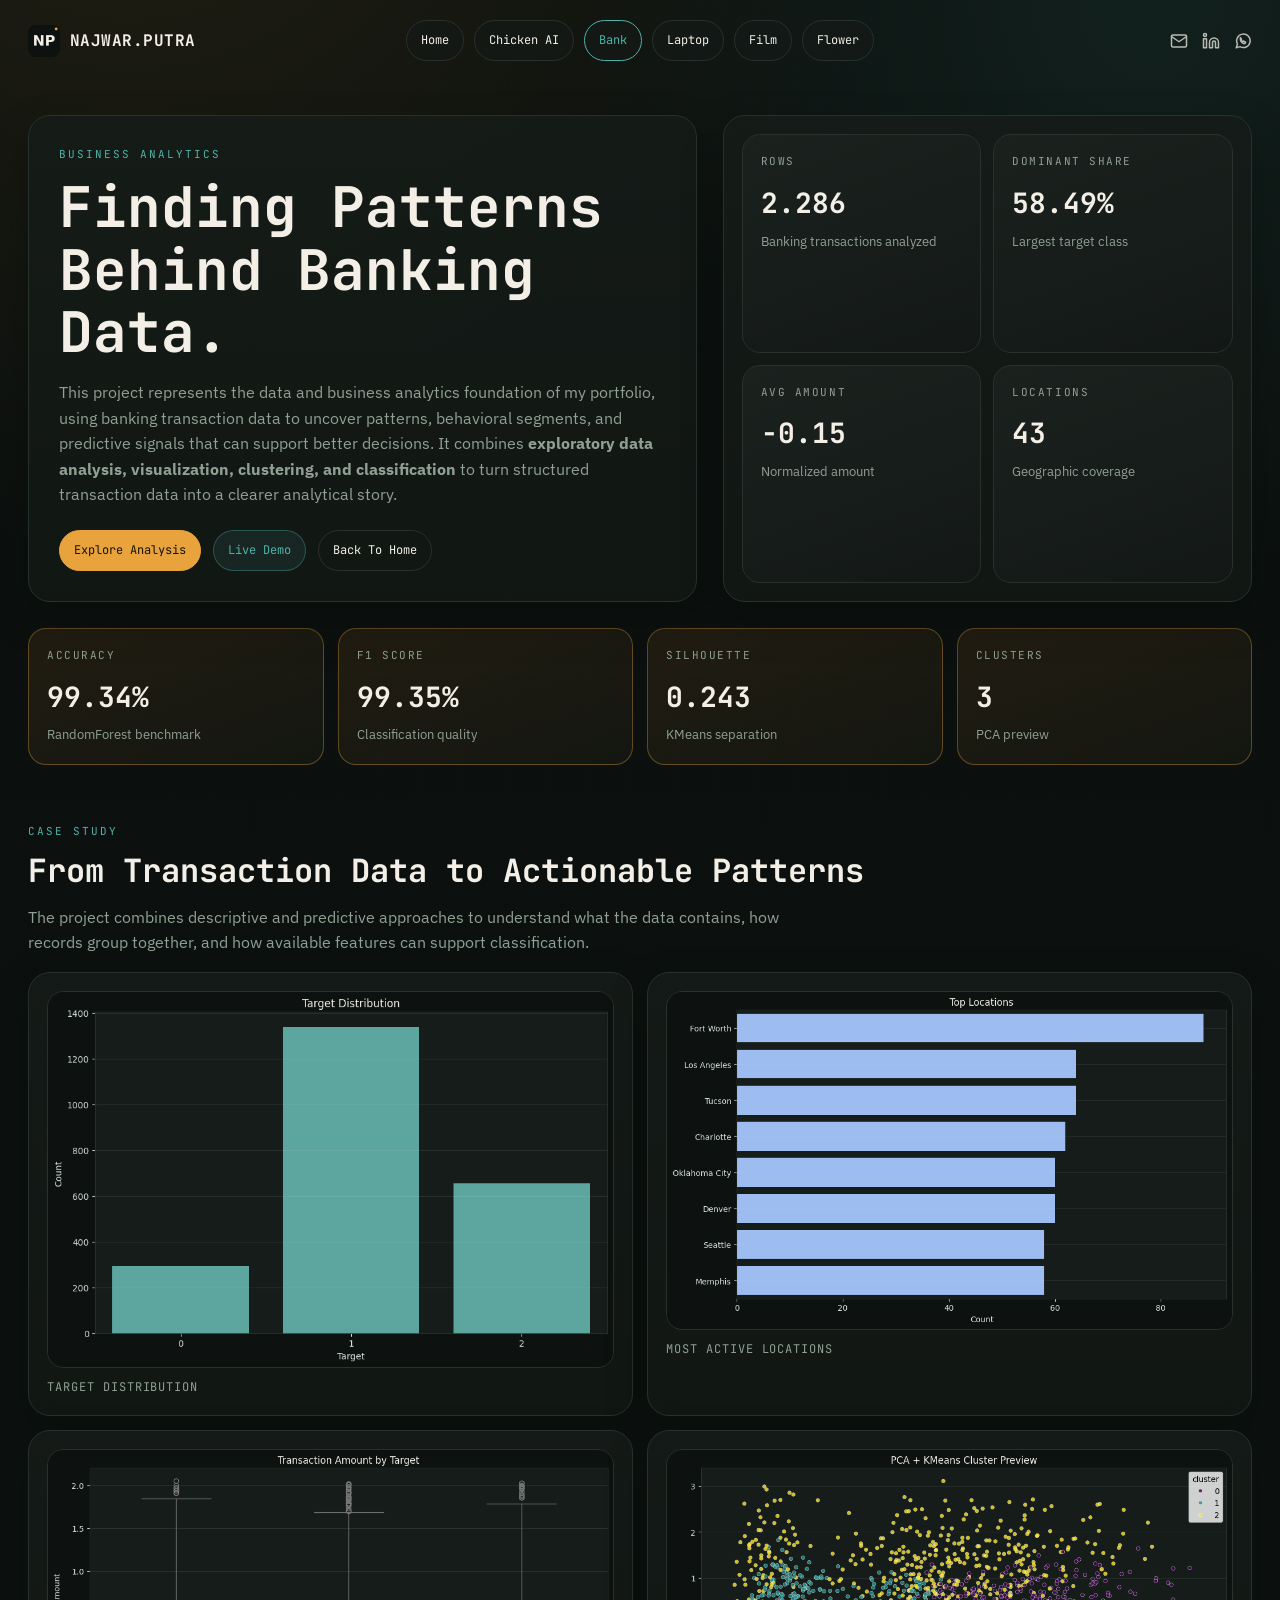
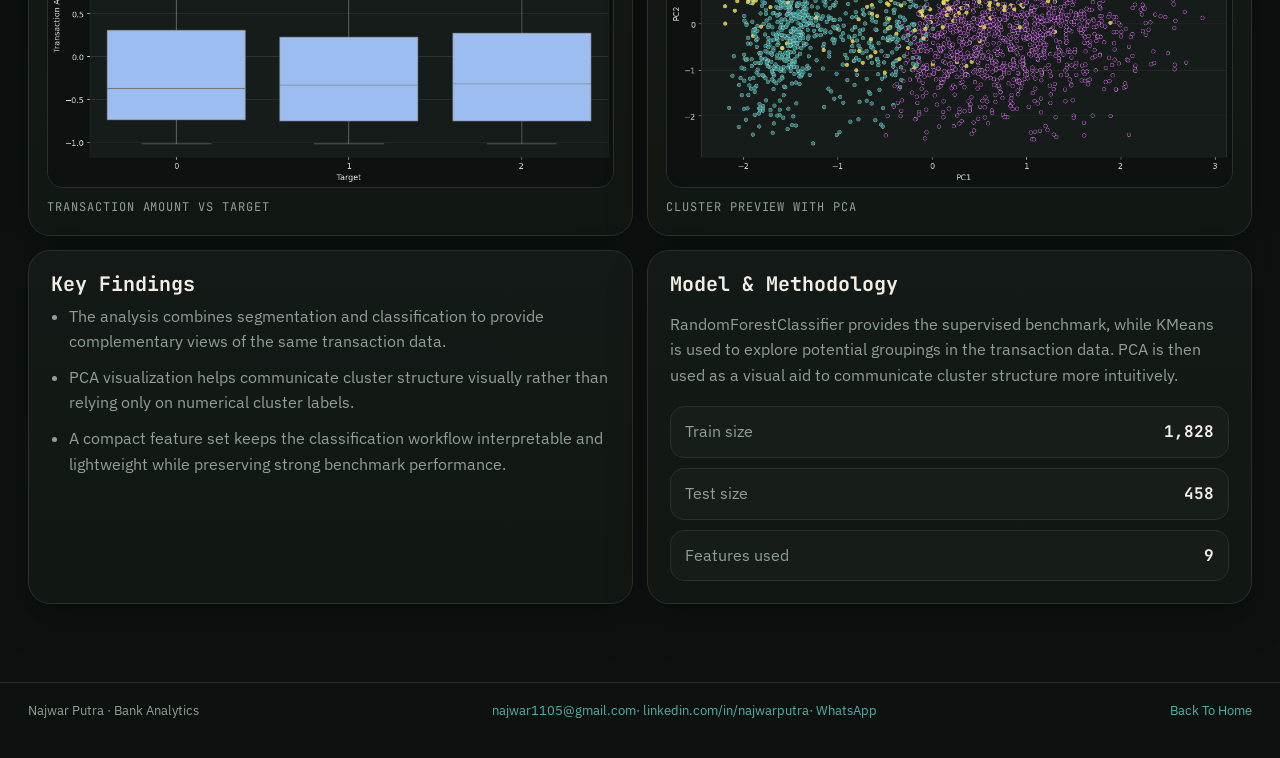
==== commit 719973a6: "Add files via upload" ====
--- a/bank.html
+++ b/bank.html
@@ -60,7 +60,7 @@
         <div class="hero-links">
           <a class="btn primary" href="#bank-overview">Explore Analysis</a>
           <a class="btn secondary" href="#" data-streamlit-key="bank">Live Demo</a>
-          <a class="btn ghost" href="index.html">Back to Home</a>
+          <a class="btn ghost" href="index.html">Back To Home</a>
         </div>
       </div>
       <div class="hero-panel">
@@ -170,9 +170,9 @@
             <div class="footer-contact">
 <a href="mailto:najwar1105@gmail.com">najwar1105@gmail.com</a><span class="footer-sep">·</span>
 <a href="https://www.linkedin.com/in/najwarputra" rel="noopener noreferrer" target="_blank">linkedin.com/in/najwarputra</a><span class="footer-sep">·</span>
-<a href="https://wa.me/6285175110533" rel="noopener noreferrer" target="_blank">WhatsApp</a>
+<a href="https://wa.me/6285216049095" rel="noopener noreferrer" target="_blank">WhatsApp</a>
 </div>
-    <div><a href="index.html">Back to Home</a></div>
+    <div><a href="index.html">Back To Home</a></div>
           </footer>
           <script>
   document.querySelectorAll('[data-streamlit-key="laptop"]').forEach(function(el){ el.href = "https://laptoppricepred-najwar.streamlit.app/"; });
--- a/styles.css
+++ b/styles.css
@@ -10,7 +10,7 @@
   --blue:#8fb9ff;
   --shadow:0 18px 40px rgba(0,0,0,.25);
   --mono:'JetBrains Mono', monospace;
-  --sans:'Inter', system-ui, sans-serif;
+  --sans:'IBM Plex Sans', system-ui, sans-serif;
 }
 
 *{
@@ -243,7 +243,7 @@
   font-family:var(--mono);
   text-transform:uppercase;
   letter-spacing:.18em;
-  font-size:12px;
+  font-size:11px;
   color:var(--teal);
   margin-bottom:12px;
 }
@@ -350,7 +350,7 @@
 
 .card-label{
   font-family:var(--mono);
-  font-size:12px;
+  font-size:11px;
   color:var(--muted);
   text-transform:uppercase;
   letter-spacing:.14em;
@@ -426,7 +426,7 @@
   display:inline-flex;
   width:max-content;
   font-family:var(--mono);
-  font-size:12px;
+  font-size:11px;
   letter-spacing:.12em;
   text-transform:uppercase;
   color:var(--teal);
@@ -446,6 +446,119 @@
   font-family:var(--mono);
   color:var(--amber);
   font-weight:700;
+}
+
+
+/* =========================================================
+   DASHBOARD PREVIEWS
+   ========================================================= */
+
+.dashboard-preview{
+  --preview-accent:var(--teal);
+  --preview-tint:rgba(79,179,169,.10);
+  margin:18px 0;
+  padding:12px;
+  border:1px solid color-mix(in srgb,var(--preview-accent) 35%,var(--line));
+  border-radius:14px;
+  background:linear-gradient(135deg,var(--preview-tint),rgba(255,255,255,.015));
+}
+
+.dashboard-preview-head,
+.dashboard-preview-footer{
+  font-family:var(--mono);
+  font-size:11px;
+  letter-spacing:.06em;
+}
+
+.dashboard-preview-head{
+  display:flex;
+  align-items:center;
+  justify-content:space-between;
+  gap:10px;
+  color:var(--text);
+}
+
+.preview-live{
+  color:var(--preview-accent);
+  font-size:10px;
+  text-transform:uppercase;
+  white-space:nowrap;
+}
+
+.preview-live::before{
+  content:"";
+  display:inline-block;
+  width:6px;
+  height:6px;
+  margin-right:5px;
+  border-radius:50%;
+  background:currentColor;
+  box-shadow:0 0 8px currentColor;
+}
+
+.dashboard-preview-metrics{
+  display:grid;
+  grid-template-columns:repeat(3,minmax(0,1fr));
+  gap:7px;
+  margin:10px 0;
+}
+
+.dashboard-preview-metrics div{
+  min-width:0;
+  padding:8px;
+  border:1px solid color-mix(in srgb,var(--preview-accent) 22%,var(--line));
+  border-radius:9px;
+  background:rgba(9,14,12,.30);
+}
+
+.dashboard-preview-metrics strong,
+.dashboard-preview-metrics span{
+  display:block;
+}
+
+.dashboard-preview-metrics strong{
+  overflow:hidden;
+  color:var(--preview-accent);
+  font-family:var(--mono);
+  font-size:clamp(13px,1.5vw,17px);
+  text-overflow:ellipsis;
+  white-space:nowrap;
+}
+
+.dashboard-preview-metrics span,
+.dashboard-preview-footer{
+  color:var(--muted);
+}
+
+.dashboard-preview-metrics span{
+  margin-top:2px;
+  font-size:10px;
+  line-height:1.25;
+}
+
+.dashboard-preview-footer{
+  padding-top:9px;
+  border-top:1px solid color-mix(in srgb,var(--preview-accent) 22%,var(--line));
+}
+
+.preview-bank{
+  --preview-accent:#39d6c4;
+  --preview-tint:rgba(57,214,196,.09);
+}
+
+.preview-laptop{
+  --preview-accent:#8fb1ff;
+  --preview-tint:rgba(91,140,255,.11);
+}
+
+.preview-film{
+  --preview-accent:#f4d976;
+  --preview-tint:rgba(212,167,44,.12);
+}
+
+.preview-flower{
+  --preview-accent:#f0afc4;
+  --preview-tint:rgba(217,139,160,.11);
 }
 
 
@@ -605,7 +718,7 @@
   font-family:var(--mono);
   color:var(--muted);
   text-transform:uppercase;
-  font-size:12px;
+  font-size:11px;
   letter-spacing:.12em;
 }
 
@@ -706,6 +819,37 @@
     padding-right:18px;
   }
 
+  .topbar{
+    display:flex;
+    flex-wrap:wrap;
+    justify-content:space-between;
+    gap:14px;
+    padding-top:16px;
+    padding-bottom:16px;
+  }
+
+  .brand{
+    font-size:14px;
+  }
+
+  .nav{
+    order:3;
+    width:100%;
+    display:grid;
+    grid-template-columns:repeat(2,minmax(0,1fr));
+    gap:8px;
+  }
+
+  .nav-link{
+    min-width:0;
+    padding:9px 8px;
+    text-align:center;
+  }
+
+  .topbar-contact{
+    gap:12px;
+  }
+
   main{
     padding:0 18px 28px;
   }
@@ -723,4 +867,49 @@
     grid-template-columns:1fr;
   }
 
-}
+  .footer{
+    flex-direction:column;
+    align-items:flex-start;
+  }
+
+  .footer-contact{
+    justify-content:flex-start;
+  }
+
+  .footer-sep{
+    display:none;
+  }
+
+  .panel:has(.data-table){
+    overflow-x:auto;
+  }
+
+  .data-table{
+    min-width:640px;
+  }
+
+}
+
+@media (max-width:420px){
+
+  .hero-copy,
+  .hero-panel,
+  .card,
+  .project-card,
+  .panel{
+    padding:16px;
+  }
+
+  .hero-links .btn,
+  .project-bottom .btn{
+    width:100%;
+    text-align:center;
+  }
+
+  .metric-list div,
+  .gallery-meta{
+    align-items:flex-start;
+    flex-direction:column;
+  }
+
+}
